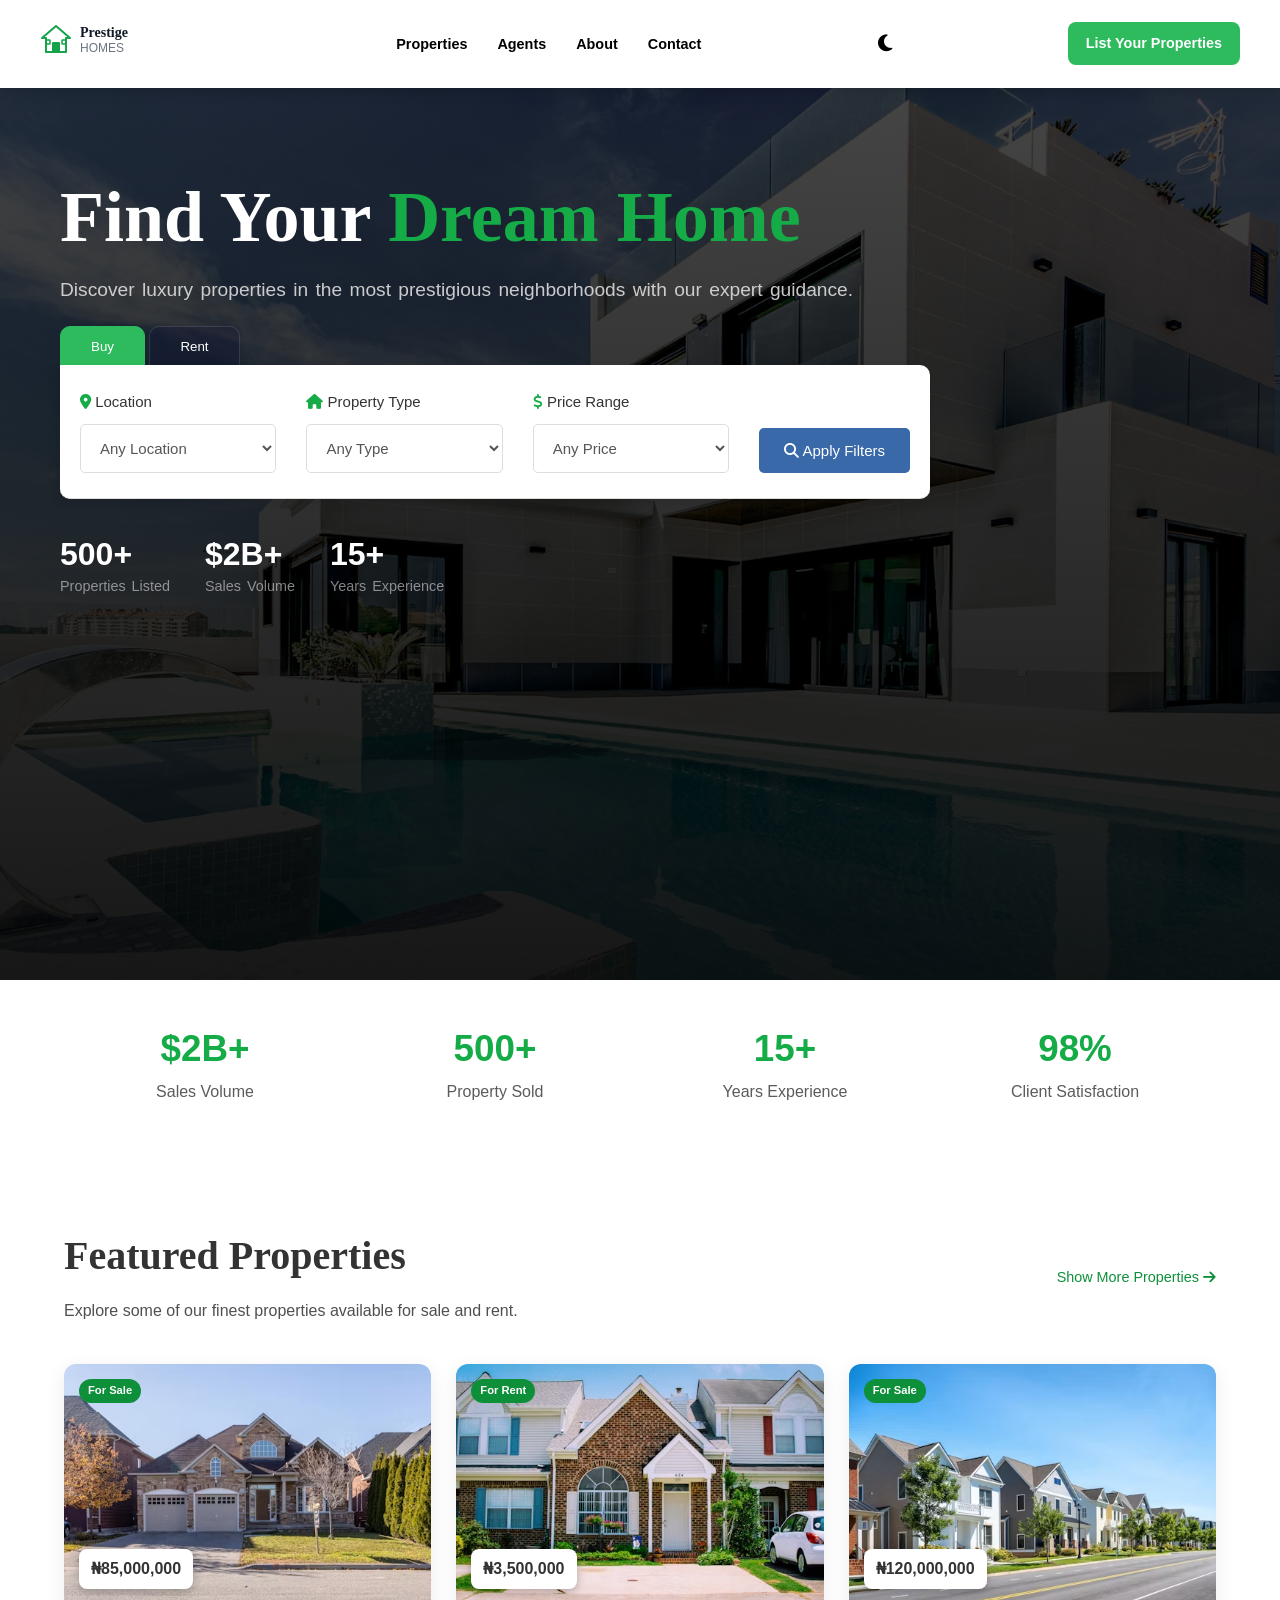
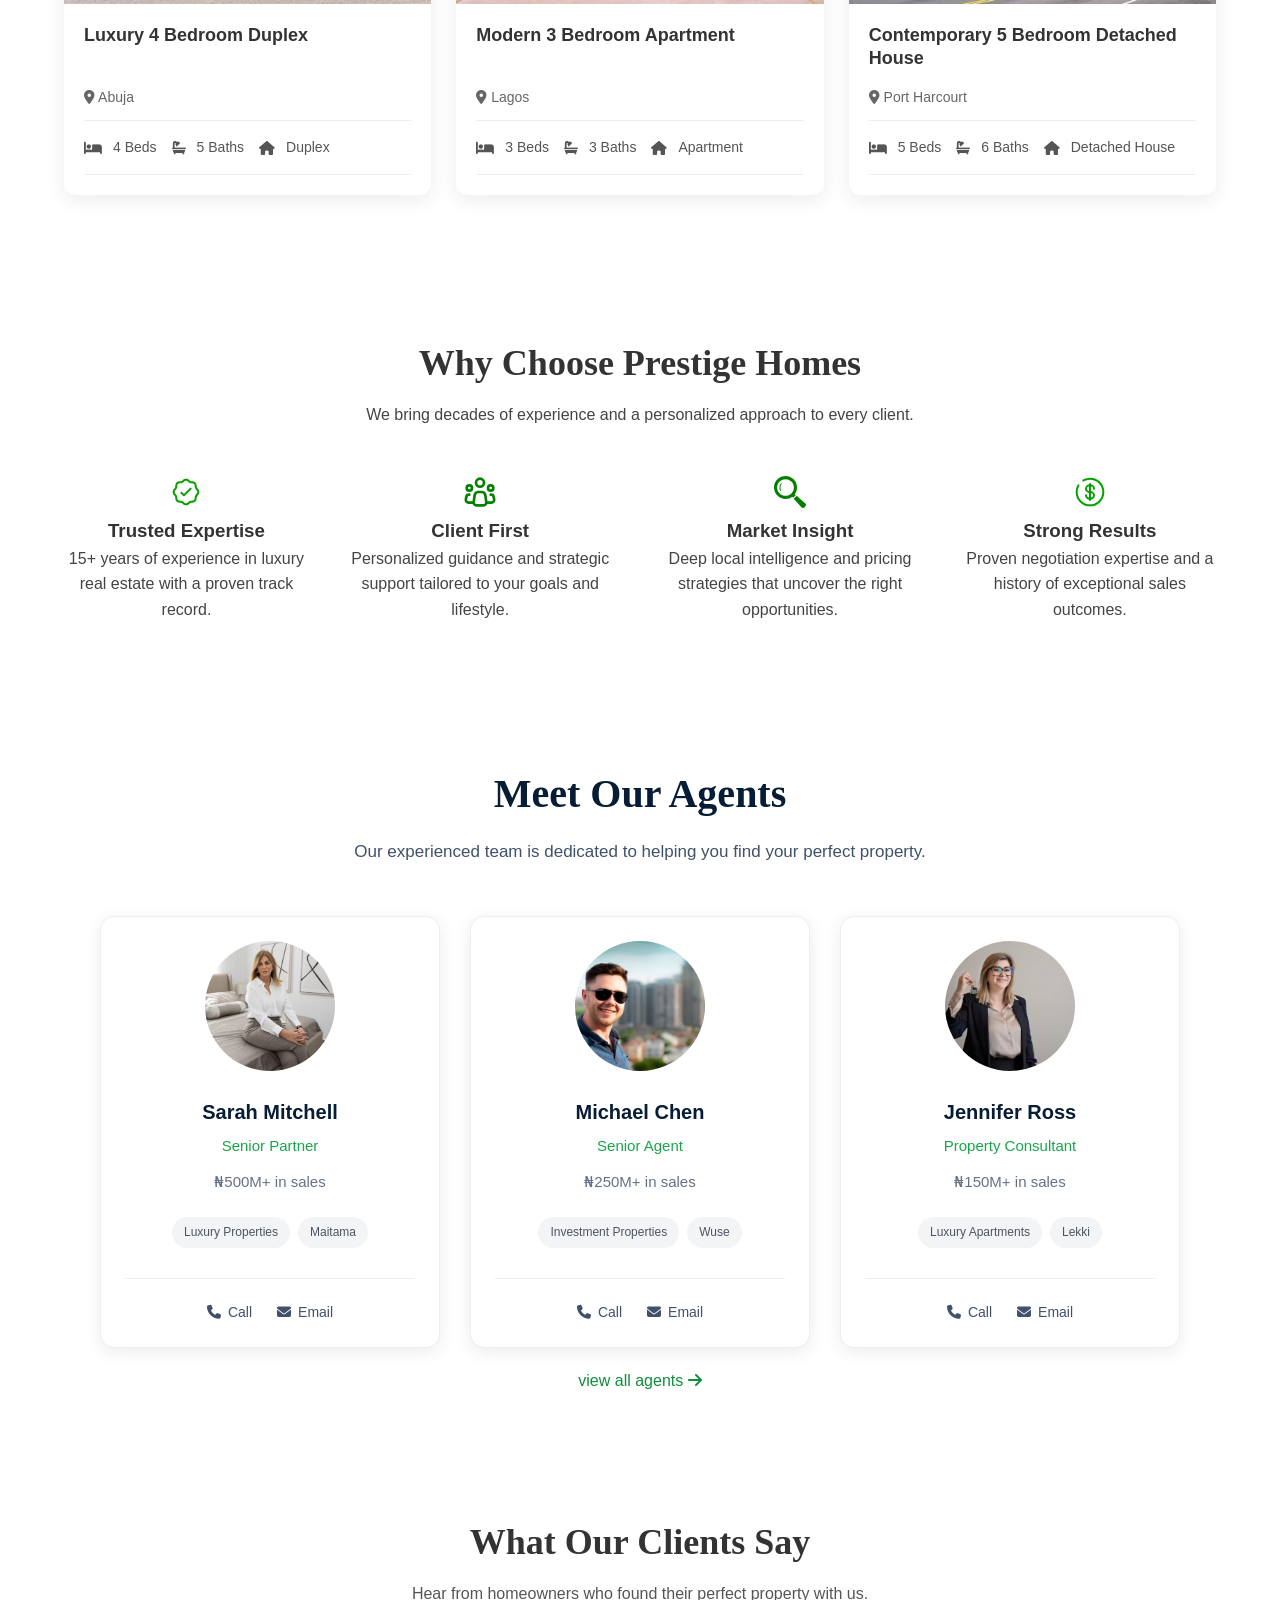
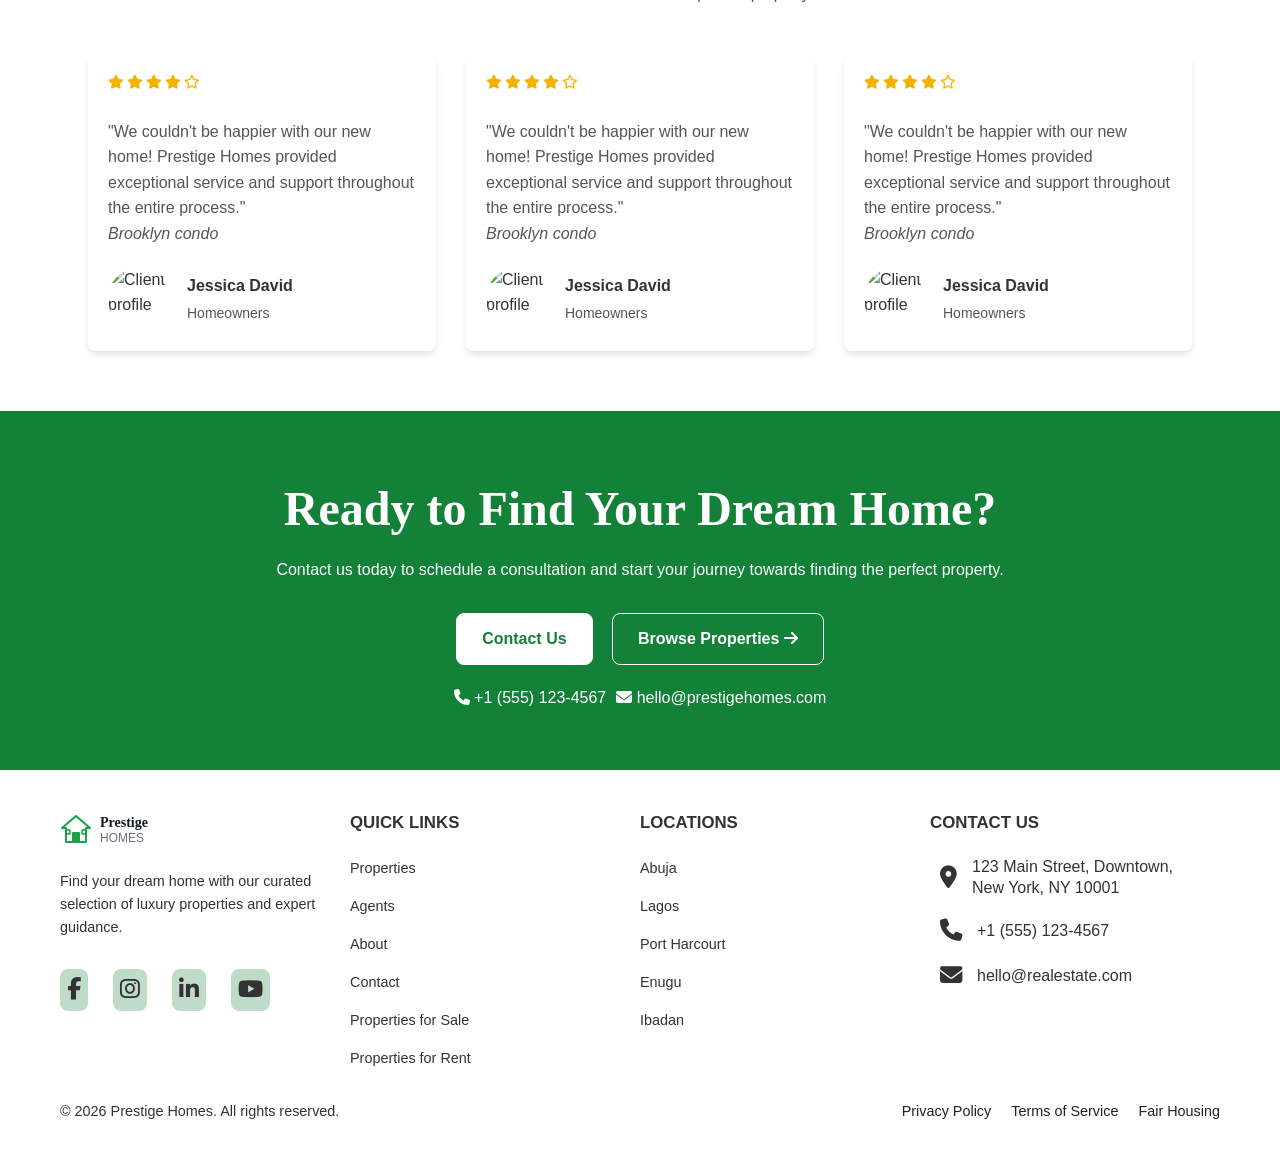
==== index.html @ f42d8de4 "Initial commit" ====
<!doctype html>
<html lang="en">
  <head>
    <meta charset="UTF-8" />
    <meta name="viewport" content="width=device-width, initial-scale=1.0" />
    <meta http-equiv="X-UA-Compatible" content="ie=edge" />
    <link rel="stylesheet" href="styles.css" />
    <link rel="stylesheet" href="https://cdnjs.cloudflare.com/ajax/libs/font-awesome/6.4.0/css/all.min.css" />
  </head>
  <body>
    <nav>
      <a href="index.html" class="logo" aria-label="Home page">
        
        <img 
          id="logo"
          src="img/logo (1).svg" 
          alt="Real Estate Logo" 
          width="120" 
          height="40"
        />
      </a>
      <!-- Hamburger for tablet / mobile -->
      <button id="hamburger" aria-label="Open navigation" aria-expanded="false">
        <i class="fas fa-bars"></i>
      </button>
      <ul>
        <li><a href="properties.html">Properties</a></li>
        <li><a href="agents.html">Agents</a></li>
        <li><a href="about.html">About</a></li>
        <li><a href="contact.html">Contact</a></li>
      </ul>

      <i
        id="theme-toggle"
        class="fas fa-moon"
        role="button"
        aria-label="Toggle theme"
        title="Toggle theme"
      ></i>
      <i
        id="theme-toggle-reverse"
        class="fas fa-lightbulb"
        role="button"
        aria-label="Toggle theme"
        title="Toggle theme"
      ></i>

      <a href="contact.html" id="contact-btn">List Your Properties</a>
    </nav>

    <main>
      <section class="hero">
        <div class="hero-content">
          <h1>Find Your <span class="green-text">Dream Home</span></h1>
          <p>
            Discover luxury properties in the most prestigious neighborhoods with our expert guidance.
          </p>

          <div class="purpose-tabs" aria-label="Property listing type">
            <button type="button" data-purpose="buy" class="purpose-btn active">Buy</button>
            <button type="button" data-purpose="rent" class="purpose-btn">Rent</button>
          </div>

          <div class="filter-container home-filter-container">
            <div class="filter-group home-filter-group">
              <label for="homeLocation"><i class="fa-solid fa-location-dot"></i> Location</label>
              <select name="" id="homeLocation">
                <option value="">Any Location</option>
                <option value="abuja">Abuja</option>
                <option value="lagos">Lagos</option>
                <option value="port harcourt">Port Harcourt</option>
                <option value="enugu">Enugu</option>
                <option value="ibadan">Ibadan</option>
              </select>
            </div>

            <div class="filter-group home-filter-group">
              <label for="homeType"><i class="fa-solid fa-house"></i> Property Type</label>
              <select name="" id="homeType">
                <option value="">Any Type</option>
                <option value="apartment">Apartment</option>
                <option value="penthouse">Penthouse</option>
                <option value="bungalow">Bungalow</option>
                <option value="terrace">Terrace</option>
                <option value="detached house">Detached House</option>
                <option value="mansion">Mansion</option>
                <option value="duplex">Duplex</option>
              </select>
            </div>
            
            <div class="filter-group home-filter-group">
              <label for="homePrice"><i class="fa-solid fa-dollar-sign"></i> Price Range</label>
              <select id="homePrice" name="price-range">
                <option value="">Any Price</option>
                <option value="0-1999999">0 - ₦1,999,999</option>
                <option value="2000000-4999999">₦2,000,000 - ₦4,999,999</option>
                <option value="5000000-24999999">₦5,000,000 - ₦24,999,999</option>
                <option value="25000000-99999999">₦25,000,000 - ₦99,999,999</option>
                <option value="100000000+">₦100,000,000+</option>
              </select>
            </div>

            <!-- <div class="filter-group home-filter-group">
              <label for="bedrooms"><i class="fa-solid fa-bed"></i> Bedrooms</label>
              <select id="bedrooms" name="bedrooms">
                <option value="">Any</option>
                <option value="1">1+</option>
                <option value="2">2+</option>
                <option value="3">3+</option>
                <option value="4">4+</option>
                <option value="5">5+</option>
              </select>
            </div> -->

            <button id="home-filter-btn" class="filter-button">
              <i class="fas fa-search"></i> Apply Filters
            </button>
          </div>

         

          <div class="min-overview">
            <div>
              <h2>500+</h2>
              <p>Properties Listed</p>
            </div>
            <div>
              <h2>$2B+</h2>
              <p>Sales Volume</p>
            </div>
            <div>
              <h2>15+</h2>
              <p>Years Experience</p>
            </div>
          </div>
        </div>
      </section>

      <section class="overview">
        <div class="max-overview">
          <div>
            <h2 class="green-text">$2B+</h2>
            <p>Sales Volume</p>
          </div>
          <div>
            <h2 class="green-text">500+</h2>
            <p>Property Sold</p>
          </div>
          <div>
            <h2 class="green-text">15+</h2>
            <p>Years Experience</p>
          </div>
          <div>
            <h2 class="green-text">98%</h2>
            <p>Client Satisfaction</p>
          </div>
        </div>
      </section>

      <section class="featured-properties">

          <div class="featured-header">

              <div class="minimize-left">
                  <h2>Featured Properties</h2>

                  <p>
                      Explore some of our finest properties available for sale and rent.
                  </p>
              </div>

              <div class="featured-button-container">

                <a
                    href="properties.html?showAll=true"
                    class="show-more-properties"
                >
                    Show More <span class="cut-btn">Properties</span>
                    <i class="fas fa-arrow-right" id="minimize-i"></i>
                </a>

              </div>


          </div>


          <div
              id="featuredPropertiesContainer"
              class="properties-grid"
          ></div>


      </section>

      <div id="property-modal" class="property-modal">

        <div class="modal-content">

          <button
              id="close-modal"
              class="close-modal"
          >
              &times;
          </button>

          <div id="modal-details"></div>

        </div>

      </div>

      <section class="why">
        <h2>Why Choose Prestige Homes</h2>
        <p>
          We bring decades of experience and a personalized approach to every
          client.
        </p>

        <div class="whys">
          <div>
            <img src="img/verified-check.svg" alt="" />
            <h3>Trusted Expertise</h3>
            <p>
              15+ years of experience in luxury real estate with a proven track
              record.
            </p>
          </div>
          <div>
            <img src="img/people-group.svg" alt="" />
            <h3>Client First</h3>
            <p>
              Personalized guidance and strategic support tailored to your goals
              and lifestyle.
            </p>
          </div>
          <div>
            <img src="img/magnifying-glass-8.svg" alt="" />
            <h3>Market Insight</h3>
            <p>
              Deep local intelligence and pricing strategies that uncover the
              right opportunities.
            </p>
          </div>
          <div>
            <img src="img/dollar.svg" alt="" />
            <h3>Strong Results</h3>
            <p>
              Proven negotiation expertise and a history of exceptional sales
              outcomes.
            </p>
          </div>
        </div>
      </section>

      <section class="agents-section agents-sec">

        <div class="agents-header">

            <h1>Meet Our Agents</h1>

            <p>
                Our experienced team is dedicated to helping you find your perfect property.
            </p>

        </div>


        <div
            id="agentsContainer"
            class="agents-grid"
        ></div>

        <div class="view-agents">
          <a href="agents.html">view all agents <i class="fa-solid fa-arrow-right"></i></a>
        </div>
    </section>


      <section class="testimonials">
        <h2>What Our Clients Say</h2>
        <p>
          Hear from homeowners who found their perfect property with us.
        </p>

        <div class="reviews">
          <div class="review-card">
            <div class="rating">
              <i class="fa-solid fa-star"></i>
              <i class="fa-solid fa-star"></i>
              <i class="fa-solid fa-star"></i>
              <i class="fa-solid fa-star"></i>
              <i class="fa-regular fa-star"></i>
            </div>
            <p>
              "We couldn't be happier with our new home! Prestige Homes provided
              exceptional service and support throughout the entire process."
            </p>
            <p class="reviewer-prop-type">Brooklyn condo</p>
            
            <div class="review-profile">
              <img src="imgs/photo-1522071820081-009f0129c71c.jpg" alt="Client profile" />
              <div class="client-info">
                <h4>Jessica David</h4>
                <p>Homeowners</p>
              </div>
            </div>
          </div>

          <div class="review-card">
            <div class="rating">
              <i class="fa-solid fa-star"></i>
              <i class="fa-solid fa-star"></i>
              <i class="fa-solid fa-star"></i>
              <i class="fa-solid fa-star"></i>
              <i class="fa-regular fa-star"></i>
            </div>
            <p>
              "We couldn't be happier with our new home! Prestige Homes provided
              exceptional service and support throughout the entire process."
            </p>
            <p class="reviewer-prop-type">Brooklyn condo</p>
            
            <div class="review-profile">
              <img src="imgs/photo-1494790108377-be9c29b29330.jpg" alt="Client profile" />
              <div class="client-info">
                <h4>Jessica David</h4>
                <p>Homeowners</p>
              </div>
            </div>
          </div>

          <div class="review-card">
            <div class="rating">
              <i class="fa-solid fa-star"></i>
              <i class="fa-solid fa-star"></i>
              <i class="fa-solid fa-star"></i>
              <i class="fa-solid fa-star"></i>
              <i class="fa-regular fa-star"></i>
            </div>
            <p>
              "We couldn't be happier with our new home! Prestige Homes provided
              exceptional service and support throughout the entire process."
            </p>
            <p class="reviewer-prop-type">Brooklyn condo</p>
            
            <div class="review-profile">
              <img src="imgs/photo-1507003211169-0a1dd7228f2d.jpg" alt="Client profile" />
              <div class="client-info">
                <h4>Jessica David</h4>
                <p>Homeowners</p>
              </div>
            </div>
          </div>
        </div>
      </section>

      <section class="cta">
        <h2>Ready to Find Your Dream Home?</h2>
        <p>
          Contact us today to schedule a consultation and start your journey
          towards finding the perfect property.
        </p>
        <div class="cta-buttons">
          <a href="contact.html" class="cta-button">Contact Us</a>
          <a href="properties.html" class="cta-button secondary">Browse Properties <i class="fa-solid fa-arrow-right"></i></a>
        </div>
        <div class="cta-contact">
          <p><i class="fa-solid fa-phone"></i> +1 (555) 123-4567</p>
          <p><i class="fa-solid fa-envelope"></i> hello@prestigehomes.com</p>
        </div>
      </section>
    </main>



    <footer class="foot-section">
      <div class="foot-one">
        <div class="footers">
          <img src="img/logo (1).svg" alt="">
          <p>Find your dream home with our curated selection of luxury properties and expert guidance.</p>
          <div class="social-links">
            <a href="#" aria-label="Facebook"><i class="fa-brands fa-facebook-f"></i></a>
            <a href="#" aria-label="Instagram"><i class="fa-brands fa-instagram"></i></a>
            <a href="#" aria-label="LinkedIn"><i class="fa-brands fa-linkedin-in"></i></a>
            <a href="#" aria-label="YouTube"><i class="fa-brands fa-youtube"></i></a>
          </div>
        </div>
        <div class="footers">
          <h3>QUICK LINKS</h3>
          <ul>
            <li><a href="properties.html">Properties</a></li>
            <li><a href="agents.html">Agents</a></li>
            <li><a href="about.html">About</a></li>
            <li><a href="contact.html">Contact</a></li>
            <li><a href="properties.html#for-sale">Properties for Sale</a></li>
            <li><a href="properties.html#for-rent">Properties for Rent</a></li>
          </ul>
        </div>
        <div class="footers">
          <h3>LOCATIONS</h3>
          <ul>
            <li>Abuja</li>
            <li>Lagos</li>
            <li>Port Harcourt</li>
            <li>Enugu</li>
            <li>Ibadan</li>
          </ul>
        </div>
        <div class="footers">
          <h3>CONTACT US</h3>
          <div class="info-item">
            <div class="info-icon">
              <i class="fa-solid fa-location-dot"></i>
            </div>
            <div class="inner">
              <p>123 Main Street, Downtown, 
                <br>
                New York, NY 10001</p>
            </div>
          </div>

          <div class="info-item">
            <div class="info-icon">
              <i class="fa-solid fa-phone"></i>
            </div>
            <div class="inner">
              <p>+1 (555) 123-4567</p>
            </div>
          </div>

          <div class="info-item">
            <div class="info-icon">
              <i class="fa-solid fa-envelope"></i>
            </div>
            <div class="inner">
              <p>hello@realestate.com</p>
            </div>
          </div>
        </div>
      </div>  
      <div class="foot-two">
        <p>&copy; 2026 Prestige Homes. All rights reserved.</p>

        <div class="footer-links">
            <a href="#">Privacy Policy</a>
            <a href="#">Terms of Service</a>
            <a href="#">Fair Housing</a>
        </div>
        </div>
    </footer>

    <script src="js/properties.js"></script>
    <script src="js/main.js"></script>
    <script src="js/property-modal.js"></script>
    <script src="js/featured-properties.js"></script>
    <script src="js/agents.js"></script>
    
  </body>
</html>
---- styles.css ----
* {
  margin: 0;
  padding: 0;
  box-sizing: border-box;
}

body {
  font-family: 'Arial', sans-serif;
  line-height: 1.6;
  color: #333;
  background-color: #fff;
  padding-top: 80px;
}

a {
	text-decoration: none;
	color: inherit;
}

.dark-theme {
  --bg: #0b0b0d;
  --panel: #0f1315;
  --muted: #9aa6a8;
  --text: #e6eef0;
  --accent: #2dbb5d;
  --border: #222528;

  background: var(--bg);
  color: var(--text);
}

/* Links */
.dark-theme a {
  color: var(--accent);
}

/* Nav / header */
.dark-theme nav {
  background: var(--panel);
  box-shadow: 0 2px 8px rgba(0,0,0,0.6);
}

.dark-theme #logo { filter: brightness(0.95); }

/* Hamburger/icon colors */
.dark-theme nav i,
.dark-theme #hamburger,
.dark-theme #theme-toggle,
.dark-theme #theme-toggle-reverse {
  color: var(--text);
}

/* Buttons */
.dark-theme #contact-btn,
.dark-theme .filter-button,
.dark-theme .view-property-btn,
.dark-theme .schedule-tour-btn,
.dark-theme .show-more-properties {
  background: var(--accent);
  color: #fff;
  border-color: transparent;
}

.dark-theme .featured-properties p {
  color: var(--muted);
}

.dark-theme .featured-button-container a {
  border: none;
}

.dark-theme .why p {
  color: var(--muted);
}

.dark-theme .whys p,
.dark-theme .why-us-section p,
.dark-theme .about-story p,
.dark-theme .about-stat p,
.dark-theme .mission-section p,
.dark-theme .values-section p,
.dark-theme .testimonials p,
.dark-theme .property-search p{
  color: var(--muted);
}

.dark-theme .why-us-section h2,
.dark-theme .about-story h2,
.dark-theme .about-stat h2,
.dark-theme .mission-section h2,
.dark-theme .values-section h2 {
  color: var(--text);
}

.dark-theme .modal-agent {
  background-color: var(--panel);
}

.dark-theme .schedule-tour {
  background-color: var(--panel);
}



/* Form controls */
.dark-theme input,
.dark-theme select,
.dark-theme option,
.dark-theme textarea {
  background: #0f1415;
  color: var(--text);
  border: 1px solid var(--border);
}

.dark-theme .filter-group select {
   background: #0f1415;
  color: var(--text);
}

.dark-theme select option {
  background: #0f1415;
  color: var(--text);
}

.dark-theme input::placeholder,
.dark-theme textarea::placeholder {
  color: #7f8989;
}

/* Property cards, panels, footers, modals */
.dark-theme .property-card,
.dark-theme .agent-card,
.dark-theme .review-card,
.dark-theme .modal-content,
.dark-theme .footer-links,
.dark-theme footer,
.dark-theme .footers {
  background: #0f1315;
  color: var(--text);
  border-color: var(--border);
}

.dark-theme .property-price-badge {
  background: rgba(255,255,255,0.06);
  color: var(--text);
}

/* Borders and separators */
.dark-theme hr,
.dark-theme .property-details,
.dark-theme .filter-container,
.dark-theme .home-filter-container {
  border-color: rgba(255,255,255,0.04);
}

/* Buttons hover / focus */
.dark-theme button:hover,
.dark-theme a:hover,
.dark-theme .filter-button:hover {
  opacity: 0.95;
}

/* Ensure modals stand out */
.dark-theme .property-modal {
  background: rgba(0,0,0,0.8);
}

/* Utility: lighten/darken where needed */
.dark-theme .green-text { color: var(--accent); }

/* High-specificity overrides for components */
.dark-theme .agents-grid .agent-card a,
.dark-theme .view-agents a {
  color: var(--accent);
}

/* Focus states */
.dark-theme input:focus,
.dark-theme select:focus,
.dark-theme textarea:focus,
.dark-theme button:focus {
  outline: 2px solid rgba(45,187,93,0.16);
  outline-offset: 2px;
}

/* Component-specific dark overrides */
.dark-theme .filter-container,
.dark-theme .home-filter-container {
  background: var(--panel);
  color: var(--text);
  border-color: rgba(255,255,255,0.04);
  box-shadow: none;
}

.dark-theme .filter-group label {
  color: var(--muted);
}

.dark-theme .filter-button {
  background: var(--accent);
  color: #fff;
}

.dark-theme .max-overview p {
  color: var(--muted);
}

/* Agents grid / cards */
.dark-theme .agents-grid .agent-card,
.dark-theme .agent-card {
  background: #0f1315;
  border: 1px solid var(--border);
  color: var(--text);
}

.dark-theme .agents-header h1 {
  color: var(--text);
}

.dark-theme .agent-content h2 {
  color: var(--text);
}

.dark-theme .agents-header p {
  color: var(--muted);
}

.dark-theme .agent-actions a {
  color: var(--accent);
}


.dark-theme .agent-tags span {
  background: var(--panel);
  color: var(--text);
  border: 1px solid var(--muted);
} 

/* Show more / Show all buttons */
.dark-theme .show-more-properties,
.dark-theme #showAllBtn,
.dark-theme .result-header button {
  background: transparent;
  color: var(--accent);
  border: 1px solid rgba(255,255,255,0.06);
}

/* About -> mission and stats */
.dark-theme .mission-section,
.dark-theme .about-stats,
.dark-theme .why-us-section,
.dark-theme .max-overview,
.dark-theme .min-overview {
  background: transparent;
  color: var(--text);
}

.dark-theme .about-stat,
.dark-theme .mission-card {
  background: #0f1315;
  border: 1px solid var(--border);
}

/* Contact section full dark styling */
.dark-theme .contact-section,
.dark-theme .contact-left,
.dark-theme .contact-right {
  background: transparent;
  color: var(--text);
}

.dark-theme .contact-right {
  background: #0f1315;
  border: 1px solid var(--border);
  padding: 20px;
}

.dark-theme .contact-right input,
.dark-theme .contact-right textarea,
.dark-theme .contact-right select {
  background: #0b0b0d;
  color: var(--text);
  border: 1px solid var(--border);
}

.dark-theme .send-btn {
  background: var(--accent);
  color: #fff;
}


.dark-theme 

/* Ensure footer links are readable */
.dark-theme footer,
.dark-theme .footers a,
.dark-theme .footer-links a {
  color: var(--muted);
}

li {
	list-style: none;
}

nav {
  position: fixed;
  top: 0;
  left: 0;
  width: 100%;
  z-index: 1000;
  display: flex;
  align-items: center;
  justify-content: space-between;
  background: #fff;
  padding: 20px 40px;
  /* subtle overall shadow + stronger bottom shadow for depth */
  box-shadow: 0 2px 10px rgba(0, 0, 0, 0.09), 0 6px 12px rgba(0, 0, 0, 0.06);
}

#logo {
  height: 40px;
  width: auto;
}

nav ul {
  display: flex;
  list-style: none;
  gap: 30px;
  margin: 0;
  padding: 0;
}

nav ul li a {
  color: #000;
  text-decoration: none;
  font-weight: bold;
  font-size: 0.9rem;
}

#contact-btn {
  background: #2dbb5d;
  color: #fff;
  border: none;
  border-radius: 8px;
  padding: 10px 18px;
  font-weight: 600;
  cursor: pointer;
  font-size: 0.9rem;
}

nav i {
  color: #000;
  font-size: 1.2rem;
}

#theme-toggle-reverse {
  display: none;
}

/* Hamburger button */
#hamburger {
  display: none;
  background: transparent;
  border: none;
  font-size: 1.4rem;
  cursor: pointer;
  color: #000;
}

/* Responsive: tablet */
@media (max-width: 868px) {

  nav {
    padding: 14px 20px;
  }

  /* show hamburger on tablet */
  #hamburger {
    display: inline-block;
    margin-left: 12px;
  }

  /* show logo, hamburger, and contact button; hide menu until opened */
  nav ul {
    display: none;
  }

  #contact-btn {
    display: inline-block;
  }

}

/* Responsive: mobile */
@media (max-width: 580px) {

  /* show only logo + hamburger; hide contact button */
  #contact-btn {
    display: none;
  }

  /* make hamburger slightly larger on phones */
  #hamburger {
    font-size: 1.6rem;
  }

}

/* When nav has .open, show the menu for tablet/mobile */
nav.open ul {
  display: flex;
  flex-direction: column;
  position: absolute;
  top: 70px;
  right: 20px;
  background: #fff;
  padding: 12px;
  border-radius: 8px;
  box-shadow: 0 6px 18px rgba(0,0,0,0.12);
  gap: 12px;
  z-index: 2000;
}

/* make nav items larger when shown in mobile menu */
nav.open ul li a {
  padding: 8px 12px;
  display: block;
}


footer {
  display: flex;
  flex-direction: column;
  padding: 40px 60px 40px 60px;
  font-size: 0.9rem;
}

.foot-one {
 display: grid;
 grid-template-columns: repeat(4, 1fr);
 width: 100%;
} 

.footers {
  display: flex;
  flex-direction: column;
  align-items: start;
  gap: 20px;
}

.footers ul {
  display: flex;
  flex-direction: column;
  gap: 15px;
}


.foot-two {
    display: flex;
    justify-content: space-between;
    align-items: center;
    width: 100%;
    margin-top: 30px;
}

.foot-two p {
    margin: 0;
}

.footer-links {
    display: flex;
    gap: 20px;
}

.footer-links a {
    text-decoration: none;
    color: #222;
}

footer .footers img {
  height: 40px;
  width: auto;
}


@media (max-width: 868px) {

  footer {
  display: flex;
  flex-direction: column;
  padding: 40px 60px 40px 60px;
  font-size: 0.9rem;
}

.foot-one {
 display: grid;
 grid-template-columns: repeat(2, 1fr);
 width: 100%;
 margin-bottom: 10px;
} 

.footers {
  display: flex;
  flex-direction: column;
  align-items: start;
  gap: 40px;
  margin-bottom: 30px;
}

}

@media (max-width: 580px) {
    footer {
  display: flex;
  flex-direction: column;
  padding: 40px 60px 40px 60px;
  font-size: 0.9rem;
}

.foot-one {
 display: grid;
 grid-template-columns: repeat(1, 1fr);
 width: 100%;
 margin-bottom: 10px;
} 

.footers {
  display: flex;
  flex-direction: column;
  align-items: start;
  gap: 40px;
  margin-bottom: 30px;
}

.foot-two {
    display: flex;
    flex-direction: column-reverse;
    align-items: center;
    width: 100%;
    margin-top: 30px;
    gap: 25px;
}

.foot-section p, .foot-section a {
  font-size: 0.85rem;
}

.foot-section h3 {
  font-size: 1rem;
}


}


/* HOME PAGE CSS */
.hero {
  /* darker, with the upper-left lighter and the bottom/right fully dark */
  background-image: linear-gradient(rgba(0, 0, 0, 0.7), rgba(0, 0, 0, 0.9)), url("img/hero.jpg");
  background-size: cover;
  background-position: center;
  background-repeat: no-repeat;
  height: 100vh;
  color: #fff;
  padding: 60px;
}

.hero-content {
  display: flex;
  flex-direction: column;
  align-items: flex-start;
  justify-content: left;
}

.hero-content h1 {
  font-family:'Times New Roman', Times, serif;
  font-weight: bold;
  font-size: 4.5rem;
  margin-top: 20px;
}

.green-text {
  color: #15ac48;
}

.hero-content p {
  word-spacing: 2px;
  font-size: 1.2rem;
  color: #dddddde7;
}

.purpose-tabs {
  margin-top: 20px;
  margin-bottom: -32px;
}


.purpose-btn {
    background: rgba(8, 3, 58, 0.158);
    color: #fff;
    border: 1px solid #dddddd23;
    padding: 12px 30px;
     border-radius: 10px 10px 0 0;
    cursor: pointer;
}

.purpose-btn.active {
    background: #2dbb5d;
    color: white;
    border-color: #2dbb5d;
}

.home-filter-group i {
  color: #15ac48;
}

.min-overview {
  display: flex;
  gap: 35px;
  margin-top: 30px;
}

.min-overview h2 {
  font-size: 2rem;
  font-weight: bold;
  margin-bottom: -5px;
}

.min-overview p {
  color: #f3f4f688;
  margin-top: 0;
  font-size: 0.9rem;
}

.max-overview {
  display: grid;
  grid-template-columns: 1fr 1fr 1fr 1fr;
  align-items: center;
  justify-content: center;
  text-align: center;
  padding: 40px 60px;
}

.max-overview h2 {
  font-size: 2.3rem;
  font-weight: bold;
  margin-bottom: auto;
}

.max-overview p {
  color: #1d1d1db9;
}

/* ==============================
   FEATURED PROPERTIES
================================ */

.featured-properties {
    width: 90%;
    max-width: 1200px;
    margin: 80px auto;
}

.featured-header {
    display: flex;
    justify-content: space-between;
    margin-bottom: 40px;
}

.featured-header h2 {
    font-size: 36px;
    margin-bottom: 10px;
    font-weight: bold;
    font-family: 'Times New Roman', Times, serif;
    font-size: 2.5rem;
}

.featured-header p {
    color: #333333dc;
    margin: 0;
}





/* PROPERTY GRID */

.featured-properties .properties-grid {
    display: grid;
    grid-template-columns: repeat(3, 1fr);
    gap: 25px;
}


/* SHOW MORE BUTTON */

.featured-button-container {
    margin-top: 40px;
}

.show-more-properties {
    border: none;
    background: #fff;
    font-size: 0.9rem;
    color: #0e8f39;
    text-decoration: none;
    transition: background 0.2s ease,
                transform 0.2s ease;
}

.show-more-properties:hover {
    color: #2dbb5d;
    transform: translateY(-2px);
    font-size: 0.95rem;
}


.why {
  text-align: center;
  padding: 60px;
}

.why h2 {
  font-size: 2.5rem;
  font-weight: 600;
  font-size: 36px;
  margin-bottom: 10px;
  font-family: Georgia, 'Times New Roman', Times, serif;
}

.why p {
  color: #444;
}

.whys {
  display: flex;
  align-items: center;
  justify-content: center;
  text-align: center;
  gap : 1.7rem;
}

.whys img {
  filter: invert(27%) sepia(85%) saturate(1633%) hue-rotate(85deg) brightness(97%) contrast(105%);
  height: 2rem;
  width: 4rem;
  margin-top: 3rem;
}


.agents-sec {
    padding: 60px;
}

.testimonials {
  text-align: center;
  padding: 60px;
}

.testimonials h2 {
  font-size: 2.5rem;
  font-weight: bold;
  font-size: 36px;
  margin-bottom: 10px;
  font-family: Georgia, 'Times New Roman', Times, serif;
}

.testimonials p {
  color: #555;
}


.rating {
    color: #f5b301;
    font-size: 14px;
    display: flex;
    gap: 3px;
    margin-bottom: 30px;
}

.reviews {
  display: flex;
  align-items: center;
  justify-content: center;
  gap: 30px;

}

.review-card {
  text-align: start;
  width: 30%;
  box-shadow: #1d1d1d;
  margin-top: 3rem;
  border-radius: 8px;
  padding: 20px;
  box-shadow: 0 4px 6px rgba(0, 0, 0, 0.1); 
}

.review-card p {
  line-height: 1.6;
}

.review-profile {
  display: flex;
  align-items: center;
  gap: 15px;
  margin-top: 20px;
}

.review-card img {
  border-radius: 50%;
  height: 4rem;
  width: 4rem;
}

.reviewer-prop-type {
  font-style: italic;
  color: #2dbb5d;
}

.client-info {
    display: flex;
    flex-direction: column;
    gap: 4px;
}

.client-info h4 {
    margin: 0;
    font-size: 16px;
}

.client-info p {
    margin: 0;
    font-size: 14px;
}

.cta {
  background: #148139;
  color: #fff;
  padding: 60px 20px;
  text-align: center;
}

.cta h2 {
  font-size: 3rem;
  font-weight: bold;
  margin-bottom: 10px;
  font-family: Georgia, 'Times New Roman', Times, serif;
}

.cta-buttons a {
  display: inline-block;
  margin-top: 30px;
  border-radius: 8px;
  border: 1px solid #fff;
  padding: 12px 25px;
  color: #fff;
  font-weight: bold;
}

.cta-buttons a:first-child {
  background: #fff;
  color: #148139;
  margin-right: 15px;
}

.cta-contact {
  display: flex;
  align-items: center;
  justify-content: center;
  margin-top: 20px;
  gap: 10px;
}


.view-agents {
 margin-top: 20px;
 text-align: center;
}

.view-agents a {
  text-decoration: none;
  color: #0e8f39;
}

.view-agents:hover {
  color: #1f8f5f;
}

@media (max-width: 868px) {
  .hero {
    padding: 35px;
  }

  .hero-content h1 {
    font-size: 3.5rem;
    margin-top: 20px;
  }

  .hero-content p {
    word-spacing: 0px;
    font-size: 1rem;
  }

  .min-overview h2 {
    font-size: 1.7rem;
    font-weight: bold;
    margin-bottom: -5px;
  }

  .max-overview {
    display: grid;
    grid-template-columns: 1fr 1fr 1fr 1fr;
    text-align: center;
    padding: 40px 35px;
  }

  .max-overview h2 {
    font-size: 2rem;
    font-weight: bold;
    margin-bottom: auto;
  }

  .featured-properties {
    width: 90%;
    max-width: 1200px;
    margin: 40px auto;
  }

  .featured-header {
    display: flex;
    justify-content: space-between;
    margin-bottom: 40px;
    gap: 30px;
  }

  .featured-header h2 {
    margin-bottom: 10px;
    font-weight: bold;
    font-family: 'Times New Roman', Times, serif;
    font-size: 2rem;
  }

.featured-header p {
    font-size: 1rem;
}

  .featured-button-container {

  }

  .show-more-properties {
    font-size: 0.85rem;
  }

  .why {
    padding: 35px;
  }

  .why h2 {
  font-size: 2rem;
  font-weight: bold;
  margin-bottom: 10px;
  font-family: Georgia, 'Times New Roman', Times, serif;
}

.why p {
  font-size: 1rem;
}

  .whys {
    gap : 1.8rem;
  }

    .whys img {
      height: 1.7rem;
       width: 3.3rem;
    }

  .whys h3 {
    font-size: 1rem;
  }  

  .whys p {
    font-size: 0.85rem;
  }

  .agents-sec {
    padding: 35px;
  }

  .testimonials {
    padding: 35px;
  }

  .testimonials h2 {
    font-size: 2rem;
  }

  .testimonials p {
    font-size: 1rem;
  }

.review-card p {
  line-height: 1.5;
  font-size: 0.8rem;
}

.review-profile {
  display: flex;
  align-items: center;
  gap: 15px;
  margin-top: 20px;
}

.review-card img {
  height: 3rem;
  width: 3rem;
}

.client-info h4 {
    font-size: 14px;
}

.client-info p {
    font-size: 0.85rem;
}

.cta {
  padding: 35px 20px;
}

.cta h2 {
  font-size: 2rem;
}

.cta-buttons a {
  padding: 9px 20px;
  font-size: 0.85rem;
}

.featured-properties .properties-grid {
    display: grid;
    grid-template-columns: repeat(2, 1fr);
}

}

@media (max-width: 680px) {
  .hero-content {
    padding-left: 25px;
  }

  .hero-content h1{
    line-height: 1;
  }

  .max-overview {
    display: grid;
    grid-template-columns: repeat(2, 1fr);
    text-align: center;
    padding: 40px 30px;
    row-gap: 20px;
  }

    .whys {
    display: flex;
    flex-direction: column;
    row-gap : 0.3rem;
  }

  .whys div {
    width: 90%;
    padding: 0 60px;
  }

  .reviews {
    display: flex;
    flex-direction: column;
    margin-top: 1rem;
  }

  .review-card {
    width: 90%;
  }

  .featured-header,
  .properties-grid {
    width: 90%;
    margin: 0 auto;
  }
}



@media (max-width: 580px) {
  .hero {
    padding: 30px;
  }

  .hero-content h1 {
    font-size: 2.2rem;
    margin-top: 20px;
    line-height: 2;
  }

  .hero-content p {
    word-spacing: 0px;
    font-size: 0.9rem;
  }

  .min-overview h2 {
    font-size: 1.5rem;
    font-weight: bold;
    margin-bottom: -5px;
  }

  .max-overview {
    display: grid;
    grid-template-columns: repeat(2, 1fr);
    text-align: center;
    padding: 40px 30px;
    row-gap: 20px;
  }

  .max-overview h2 {
    font-size: 1.5rem;
    font-weight: bold;
    margin-bottom: auto;
  }

  .max-overview p {
    font-size: 0.9rem;
  }

  .featured-properties {
    width: 90%;
    max-width: 1200px;
    margin: 40px auto;
  }

  .featured-header {
    display: flex;
    justify-content: space-between;
    margin-bottom: 40px;
    gap: 30px;
  }

  .featured-header h2 {
    font-size: 1.5rem;
  }

.featured-header p {
    font-size: 0.9rem;
}

  .show-more-properties {
    font-size: 0.85rem;
  }

  .why {
    padding: 30px;
  }

  .why h2 {
  font-size: 1.5rem;
  font-weight: bold;
  margin-bottom: 10px;
  font-family: Georgia, 'Times New Roman', Times, serif;
}

.why p {
  font-size: 0.9rem;
}

  .whys {
    display: flex;
    flex-direction: column;
    row-gap : 0.3rem;
  }

    .whys img {
      height: 1.7rem;
       width: 3.3rem;
    }

  .whys h3 {
    font-size: 1rem;
  }  

  .whys p {
    font-size: 0.85rem;
    padding: 0 45px;
  }

  .agents-sec {
    padding: 30px;
  }

  .testimonials {
    padding: 30px;
  }

  .testimonials h2 {
    font-size: 1.5rem;
  }

  .testimonials p {
    font-size: 0.9rem;
  }

  .reviews {
    display: flex;
    flex-direction: column;
    margin-top: 1rem;
  }

  .review-card {
    width: 100%;
    margin-top: 0;
  }

.review-card p {
  line-height: 1.5;
  font-size: 0.8rem;
}

.review-profile {
  display: flex;
  align-items: center;
  gap: 15px;
  margin-top: 20px;
}

.review-card img {
  height: 3rem;
  width: 3rem;
}

.client-info h4 {
    font-size: 14px;
}

.client-info p {
    font-size: 0.85rem;
}

.cta {
  padding: 35px 30px;
}

.cta h2 {
  font-size: 1.5rem;
}

.cta p {
  font-size: 0.9rem;
}

.cta-buttons a {
  padding: 7px 16px;
  font-size: 0.85rem;
}

.featured-properties {
  padding: 35px;
}

.featured-properties .properties-grid {
    display: grid;
    grid-template-columns: 1fr;
}

.featured-properties p {
  font-size: 0.9rem;
}

}






/* PROPERTIES PAGE CSS */
.property-search {
  width: 100%;
  padding: 40px 60px;
}

.property-search h1 {
  font-weight: bold;
  font-family: 'Times New Roman', Times, serif;
  font-size: 2.5rem;
}

.property-search p {
  color: #333333dc;
}

.property-purpose {
    background: rgba(8, 3, 58, 0.158);
    color: #222;
    border: 1px solid #ddd;
    padding: 12px 30px;
     border-radius: 10px 10px 0 0;
    cursor: pointer;
    box-shadow: -4px 0 8px rgba(0, 0, 0, 0.2);
}

.property-purpose.active {
    background: #2dbb5d;
    color: white;
    border-color: #2dbb5d;
}

.filter-container {
  display: flex;
  align-items: flex-end;
  justify-content: center;
  gap: 30px;
  width: 100%;
  padding: 30px 20px;
  margin-top: 30px;
  border-bottom: 1px solid #ddd;
  box-shadow: -4px 4px 8px rgba(0, 0, 0, 0.2);
}

.home-filter-container {
  display: flex;
  align-items: flex-end;
  justify-content: center;
  gap: 30px;
  width: 75%;
  padding: 25px 20px;
  background-color: #fff;
  border-radius: 0 10px 10px 10px;
  box-shadow: -4px 4px 8px rgba(0, 0, 0, 0.1);
}



.filter-group {
  flex: 1;
  display: flex;
  flex-direction: column;
  gap: 10px;
}

.filter-group label {
  font-size: 15px;
  font-weight: 500;
  color: #333;
}

.filter-group select {
  width: 100%;
  padding: 14px 15px;
  border: 1px solid #ddd;
  border-radius: 5px;
  background: #fff;
  font-size: 15px;
  color: #555;
  outline: none;
  cursor: pointer;
}

.filter-group select:focus {
  border-color: #2e9f70;
}

.filter-button {
  padding: 14px 25px;
  border: none;
  border-radius: 5px;
  background: #3969a8;
  color: #fff;
  font-size: 15px;
  font-weight: 500;
  cursor: pointer;
  white-space: nowrap;
}

.filter-button:hover {
  background: #2d5b8f;
}


/* ==========================================
   PROPERTY CARDS
========================================== */

.property-card {
   display: flex;
  flex-direction: column;
  height: 100%;
  background: #fff;
  border-radius: 12px;
  overflow: hidden;
  box-shadow: 0 5px 20px rgba(0, 0, 0, 0.08);
  cursor: pointer;
  transition: transform 0.2s ease, box-shadow 0.2s ease;
}

.property-card:hover {
    transform: translateY(-5px);
    box-shadow: 0 10px 30px rgba(0, 0, 0, 0.12);
}



/* ==========================================
   PROPERTY IMAGE
========================================== */

.property-image {
    width: 100%;
    height: 240px;
    overflow: hidden;
    position: relative;
    flex-shrink: 0;
}

.property-image img {
    width: 100%;
    height: 100%;
    display: block;
    object-fit: cover;
    object-position: center;
    transition: transform 0.4s ease;
}

.property-purpose-badge {
    position: absolute;
    top: 15px;
    left: 15px;

    background: #0e8f39;
    color: white;

    padding: 3px 9px;

    border-radius: 15px;

    font-size: 0.7rem;
    font-weight: 600;

    z-index: 2;
}


/* PRICE */

.property-price-badge {
    position: absolute;
    bottom: 15px;
    left: 15px;

    background: #fff;
    color: #333;

    padding: 7px 12px;

    border-radius: 8px;

    font-size: 16px;
    font-weight: 700;

    z-index: 2;

    box-shadow: 0 3px 10px rgba(0, 0, 0, 0.25);
}


/* Zoom image slightly when card is hovered */

.property-card:hover .property-image img {
    transform: scale(1.05);
}


/* ==========================================
   PROPERTY INFORMATION
========================================== */

.property-info {
  display: flex;
  flex-direction: column;
  flex: 1;
  padding: 20px;
}

.property-info h3 {
    margin: 0 0 10px;
    min-height: 52px;
    font-size: 18px;
    line-height: 1.3;
}

.property-location {
    margin: 0 0 12px;
    color: #666;
    font-size: 14px;
}

.property-details {
    display: flex;
    flex-wrap: wrap;
    gap: 15px;

    padding: 15px 0;

    border-top: 1px solid #eee;
}

.property-details span {
    display: flex;
    align-items: center;
    gap: 6px;
}



.property-listings {
  padding: 60px;
}

.result-header {
  display: flex;
  justify-content: space-between;
}

.result-header button {
  border: 1px solid #33333394;
  background: #fff;
  font-size: 0.9rem;
  padding: 10px 13px;
  border-radius: 7px;
}




/* ==========================================
   PROPERTY DETAILS
========================================== */

.property-details {
    display: flex;
    flex-wrap: wrap;
    gap: 15px;
    padding: 15px 0;
    border-top: 1px solid #eee;
    border-bottom: 1px solid #eee;
}

.property-details span {
    font-size: 14px;
    color: #555;
}

.property-details i {
    margin-right: 5px;
    /* color: #2dbb5d; */
}


/* ==========================================
   VIEW DETAILS BUTTON
========================================== */

.view-property-btn {
    width: 100%;
    margin-top: 18px;
    padding: 12px 18px;
    border: none;
    border-radius: 6px;
    background: #2dbb5d;
    color: white;
    font-size: 15px;
    font-weight: 600;
    cursor: pointer;
    transition: background 0.3s ease;
}

.view-property-btn:hover {
    background: #1f8f5f;
}

/* ==========================================
   PROPERTY GRID
========================================== */

.properties-grid {
    display: grid;
    grid-template-columns: repeat(3, 1fr);
    gap: 25px;
    align-items: stretch;
    margin-top: 20px;
}


/* ==========================================
   PROPERTY CARD
========================================== */

.property-card {
    display: flex;
    flex-direction: column;
    height: 100%;
    background: #fff;
    border-radius: 12px;
    overflow: hidden;
    box-shadow: 0 5px 20px rgba(0, 0, 0, 0.08);
}


/* ==========================================
   IMAGE
========================================== */

.property-image {
    width: 100%;
    height: 240px;
    flex-shrink: 0;
    overflow: hidden;
}

.property-image img {
    width: 100%;
    height: 100%;
    display: block;
    object-fit: cover;
    object-position: center;
}


/* ==========================================
   PROPERTY INFO
========================================== */

.property-info {
    display: flex;
    flex-direction: column;
    flex: 1;
    padding: 20px;
}

.property-info h3 {
    min-height: 52px;
    margin: 0 0 10px;
    line-height: 1.3;
}

.property-location {
    min-height: 20px;
    margin: 0 0 12px;
}

.property-price {
    min-height: 28px;
    margin: 0 0 15px;
}


/* ==========================================
   PROPERTY DETAILS
========================================== */

.property-details {
    display: flex;
    flex-wrap: wrap;
    gap: 15px;

    min-height: 50px;

    padding: 15px 0;
    border-top: 1px solid #eee;
    border-bottom: 1px solid #eee;
}


/* ==========================================
   BUTTON
========================================== */

.view-property-btn {
    width: 100%;
    margin-top: auto;
    padding: 12px 18px;

    border: none;
    border-radius: 6px;

    background: #2dbb5d;
    color: white;

    font-size: 15px;
    font-weight: 600;

    cursor: pointer;
}

/* ==========================================
   PROPERTY MODAL
========================================== */

.property-modal {
    display: none;
    position: fixed;
    inset: 0;
    z-index: 9999;

    background: rgba(0, 0, 0, 0.7);

    padding: 40px 20px;

    align-items: center;
    justify-content: center;

    overflow: hidden;
}


/* Modal Box */
.modal-content {
    position: relative;

    width: 100%;
    max-width: 700px;

    max-height: 90vh;

    background: #fff;

    border-radius: 12px;

    padding: 25px;

    /* Only the modal content scrolls */
    overflow-y: auto;
}

body.modal-open {
    overflow: hidden;
}

/* Close Button */

.close-modal {
    position: absolute;

    top: 15px;
    right: 15px;

    width: 40px;
    height: 40px;

    border: none;
    border-radius: 50%;

    background: #2dbb5d;
    color: white;

    font-size: 25px;

    cursor: pointer;

    z-index: 10;
}

.close-modal:hover {
    background: #1f8f5f;
}


/* ================================
   PROPERTY IMAGE
================================ */

.modal-property-image {
    width: 100%;
    height: 450px;

    overflow: hidden;

    border-radius: 10px;

    margin-bottom: 20px;
}

.modal-property-image img {
    width: 100%;
    height: 100%;

    display: block;

    object-fit: cover;
}


/* ================================
   PROPERTY INFORMATION
================================ */

.modal-property-info h2 {
    margin-bottom: 10px;
}

.modal-property-info h3 {
    color: #2dbb5d;
    font-size: 24px;

    margin: 15px 0;
}

.modal-property-info p {
    margin: 8px 0;
}

.modal-property-info ul {
    padding-left: 20px;
}

.modal-property-info li {
    margin-bottom: 6px;
}



@media (max-width: 868px) {
  .property-search {
    padding: 40px 35px;
  }

  .property-search h1 {
  font-size: 2rem;
}

.property-search p {
  font-size: 0.95rem;
}

.filter-container {
  width: 100%;
  display: grid;
  grid-template-columns: repeat(2, 1fr);
}

.home-filter-container {
  width: 75%;
 
}

.filter-group {
  flex: none;
}

.filter-group label {
  font-size: 14px;
}

.filter-group select {
  padding: 12px;
  font-size: 12px;
}

.property-listings {
  padding: 40 60px;
}

.filter-button {
  padding: 12px 22px;
  font-size: 12px;
}

.properties-grid {
    display: grid;
    grid-template-columns: repeat(2, 1fr);
}

.modal-property-image {
    height: 380px;
}

@media (max-width: 780px) {
  .cut-btn {
    display: none;
  }

  .featured-header .minimize-left {
    max-width: 70%;
  }

  .featured-header #minimize-i {
    display: none;
  }
}  



}

@media (max-width: 580px) {
  .properties-grid {
    display: grid;
    grid-template-columns: 1fr;
}

.property-image {
    height: 200px;
}

.property-info h3 {
    line-height: 1;
    margin: 0px;
}

.property-location {
    margin: 0 0 5px;
}

.property-price {
    margin: 0 0 5px;
}

.modal-property-image {
    height: 300px;
}


.modal-property-info h2 {
    font-size: 1.5rem;
}

.modal-property-info h3 {
    font-size: 1rem;
}

.modal-property-info p {
    font-size: 0.9;
}

.modal-property-info li {
  font-size: 0.9rem;
}

.modal-agent-image {
    width: 70px;
    height: 70px;
}

.modal-agent-info h4 {
    font-size: 16px;
}

.modal-agent-info p {
    font-size: 0.9rem;
}

.modal-agent-info a {
    font-size: 0.9rem;
}

}





/* ================================
   AGENT
================================ */

.modal-agent {
    display: flex;

    align-items: center;

    gap: 20px;

    margin-top: 25px;

    padding: 20px;

    background: #f5f5f5;

    border-radius: 10px;
}

.modal-agent-image {
    width: 90px;
    height: 90px;

    border-radius: 50%;

    object-fit: cover;

    flex-shrink: 0;
}

.modal-agent-info {
    flex: 1;
}

.modal-agent-info h4 {
    margin: 0 0 10px;

    font-size: 18px;
}

.modal-agent-info p {
    margin: 6px 0;
}

.modal-agent-info a {
    color: #2dbb5d;

    text-decoration: none;
}

.modal-agent-info a:hover {
    text-decoration: underline;
}


/* ================================
   SCHEDULE TOUR
================================ */

.schedule-tour {
    margin-top: 30px;

    padding: 25px;

    background: #f7f7f7;

    border-radius: 12px;
}

.schedule-tour h3 {
    margin-top: 0;

    margin-bottom: 20px;
}


/* Form Groups */

.tour-form-group {
    display: flex;

    flex-direction: column;

    margin-bottom: 15px;
}

.tour-form-group label {
    margin-bottom: 7px;

    font-weight: 600;
}

.tour-form-group input,
.tour-form-group textarea {
    width: 100%;

    padding: 12px;

    border: 1px solid #ddd;

    border-radius: 6px;

    font-family: inherit;

    font-size: 14px;

    box-sizing: border-box;
}

.tour-form-group textarea {
    resize: vertical;
}


/* Date + Time */

.tour-form-row {
    display: grid;

    grid-template-columns: 1fr 1fr;

    gap: 15px;
}


/* Schedule Button */

.schedule-tour-btn {
    width: 100%;

    padding: 13px;

    border: none;

    border-radius: 6px;

    background: #2dbb5d;

    color: white;

    font-size: 15px;

    font-weight: 600;

    cursor: pointer;
}

.schedule-tour-btn:hover {
    background: #1f8f5f;
}


/* 
.property-modal {
    display: none;
    position: fixed;
    inset: 0;
    z-index: 9999;

    background: rgba(0, 0, 0, 0.7);

    padding: 40px 20px;

    align-items: center;
    justify-content: center;

    overflow-y: auto;
}

.modal-content {
    position: relative;

    width: 100%;
    max-width: 700px;

    max-height: 90vh;
    overflow-y: auto;

    background: #fff;
    border-radius: 12px;

    padding: 25px;
}

.close-modal {
    position: absolute;
    top: 15px;
    right: 15px;

    width: 40px;
    height: 40px;

    border: none;
    border-radius: 50%;

    background: #2dbb5d;
    color: white;

    font-size: 25px;
    cursor: pointer;

    z-index: 10;
}

.modal-property-image {
    width: 100%;
    height: 400px;

    overflow: hidden;
    border-radius: 10px;

    margin-bottom: 20px;
}

.modal-property-image img {
    width: 100%;
    height: 100%;

    display: block;

    object-fit: cover;
}




/* CONTACT PAGE CSS */
.contact-section {
  display: flex;
  align-items: center;
  justify-content: space-between;
  gap: 40px;
  padding: 60px;
  background: #fff;
}

.contact-left,
.contact-right {
  width: 50%;
  display: flex;
  flex-direction: column;
  justify-content: flex-start;
  border-radius: 14px;
}

.contact-left {
  padding-bottom: 8rem;
}

.contact-left h1 {
  font-weight: bold;
  font-family: 'Times New Roman', Times, serif;
  font-size: 2.5rem;
  margin-bottom: 15px;
}

.contact-left p {
  color: #333;
  margin-bottom: 20px;
}

.contact-info,
.contact-form {
  display: flex;
  flex-direction: column;
  gap: 18px;
}

.contact-right {
  background-color: #ada5a52d;
  padding: 20px;
}

.contact-right .form-group {
  display: flex;
  flex-direction: column;
  gap: 8px;
}

.contact-right input,
.contact-right textarea,
.contact-right button,
.form-group select {
  width: 100%;
  border-radius: 10px;
  border: 1px solid #ddd;
  padding: 12px 14px;
  font-size: 1rem;
  box-sizing: border-box;
  margin-bottom: 10px;
}

.contact-right textarea {
  min-height: 120px;
  resize: vertical;
}

.contact-right button {
  background: #2dbb5d;
  color: #fff;
  border: none;
  font-weight: 600;
  cursor: pointer;
}

.contact-right .form-group label {
  font-size: 0.9rem;
}

.info-item {
  display: flex;
  align-items: center;
  gap: 15px;
  font-size: 1rem;
  margin-left: 10px;
  line-height: 1.3;
}

.info-item h3 {
  font-size: 1rem;
  font-weight: bold;
  margin-bottom: 6px;
}

.info-item .info-icon i {
  font-size: 1.4rem;
}

.social-links {
  display: flex;
  gap: 25px;
  margin-top: 10px;
}

.social-links a {
  font-size: 1.4rem;
  background: #5ba57463;
  padding: 3px 7px;
  border-radius: 8px;
}


@media (max-width: 868px) {

  .contact-section {
    gap: 20px;
  }

  .contact-left h1 {
  font-size: 2rem;
}

.contact-left p {
  font-size: 0.9rem;
}

.contact-right input,
.contact-right textarea,
.contact-right button,
.form-group select {
  padding: 11px 12px;
  font-size: 0.9rem;
}

.info-item {
  font-size: 0.9rem;
}

.info-item .info-icon i {
  font-size: 1.1rem;
}

.social-links a {
  font-size: 1.2rem;
}

.map-container {
  padding: 40px 60px;
  margin-bottom: 20px;
}

}

@media (max-width: 580px) {

  .contact-section {
    display: flex;
    flex-direction: column;
  }

  .contact-left {
  padding-bottom: 2rem;
}


  .contact-left,
.contact-right {
  width: 100%;
}

  .contact-left h1 {
  font-size: 1.5rem;
}

.contact-left p {
  font-size: 0.9rem;
}

.contact-right input,
.contact-right textarea,
.contact-right button,
.form-group select {
  padding: 11px 12px;
  font-size: 0.9rem;
}

.info-item {
  font-size: 0.9rem;
}

.info-item .info-icon i {
  font-size: 1.1rem;
}

.social-links a {
  font-size: 1.1rem;
}

.map-container {
  padding: 30px 60px;
  margin-bottom: 10px;
}
}



.map-container {
  padding: 60px;
  margin-bottom: 40px;
}


 /* =========================================
   AGENTS.HTML
========================================= */

.agents-section {
    width: 100%;
    max-width: 1200px;
    margin: 20px auto 0;
    padding: 60px;
}

/* =========================================
   HEADER
========================================= */

.agents-header {
    text-align: center;
    margin-bottom: 50px;
}

.agents-header h1 {
    margin: 0 0 12px;

    font-family: Georgia, "Times New Roman", serif;

    font-size: 40px;
    font-weight: 700;

    color: #071d35;
}

.agents-header p {
    margin: 0;

    font-size: 17px;
    color: #40516a;
}


/* =========================================
   AGENTS GRID
========================================= */

.agents-grid {
    display: grid;

    grid-template-columns:
        repeat(3, 1fr);

    gap: 30px;
}


/* =========================================
   AGENT CARD
========================================= */

.agent-card {
    background: #ffffff;

    border-radius: 14px;

    padding: 24px;

    text-align: center;

    border: 1px solid #eeeeee;

    box-shadow:
        0 4px 18px rgba(0, 0, 0, 0.08);

    transition:
        transform 0.25s ease,
        box-shadow 0.25s ease;
}


.agent-card:hover {
    transform: translateY(-5px);

    box-shadow:
        0 10px 25px rgba(0, 0, 0, 0.12);
}


/* =========================================
   AGENT IMAGE
========================================= */

.agent-image-container {
    width: 130px;
    height: 130px;

    margin: 0 auto 25px;

    border-radius: 50%;

    overflow: hidden;
}


.agent-image {
    width: 100%;
    height: 100%;

    display: block;

    object-fit: cover;
}


/* =========================================
   AGENT NAME
========================================= */

.agent-content h2 {
    margin: 0 0 6px;

    font-size: 20px;
    font-weight: 700;

    color: #071d35;
}


/* =========================================
   AGENT ROLE
========================================= */

.agent-role {
    margin: 0 0 12px;

    color: #18a64a;

    font-size: 15px;
}


/* =========================================
   SALES
========================================= */

.agent-sales {
    margin: 0 0 18px;

    color: #667085;

    font-size: 15px;
}


/* =========================================
   TAGS
========================================= */

.agent-tags {
    display: flex;

    justify-content: center;
    align-items: center;

    flex-wrap: wrap;

    gap: 8px;

    min-height: 42px;

    margin-bottom: 24px;
}


.agent-tags span {
    background: #f3f4f6;

    color: #4b5563;

    padding: 6px 12px;

    border-radius: 20px;

    font-size: 12px;
}


/* =========================================
   CALL / EMAIL
========================================= */

.agent-actions {
    border-top: 1px solid #eeeeee;

    padding-top: 22px;

    display: flex;

    justify-content: center;

    gap: 25px;
}


.agent-actions a {
    display: flex;

    align-items: center;

    gap: 7px;

    color: #40516a;

    text-decoration: none;

    font-size: 14px;

    transition: color 0.2s ease;
}


.agent-actions a:hover {
    color: #18a64a;
}


.agent-actions i {
    font-size: 14px;
}


@media (max-width: 868px) {

  .agents-header h1 {
    font-size: 2rem;
  }

  .agents-header p {
    font-size: 0.9rem;
  }

    .agents-grid {
        grid-template-columns: repeat(2, 1fr);
    }

    .agent-image-container {
    width: 100px;
    height: 100px;
}

.agent-content h2 {
    font-size: 18px;
    margin: 0 0 4px;
}

.agent-role {
    margin: 0 0 10px;
    font-size: 14px;
}


/* =========================================
   SALES
========================================= */

.agent-sales {
  font-size: 14px;
}

.agent-tags {
    margin-bottom: 10px;
}

.agent-tags span {
    font-size: 12px;
}

}



@media (max-width: 580px) {
  
    .agents-grid {
        grid-template-columns: 1fr;
    }

}


/* =========================================
   ABOUT PAGE
========================================= */


/* =========================================
   ABOUT HERO
========================================= */

.about-hero {
    min-height: 480px;
    margin-top: 0px;

    display: flex;
    align-items: center;
    justify-content: center;

    text-align: center;

    padding: 80px 20px;

    background:
        linear-gradient(
            rgba(2, 10, 20, 0.85),
            rgba(2, 10, 20, 0.85)
        ),
        url("img/hero.jpg");

    background-size: cover;
    background-position: center;
}


.about-hero-content {
    width: 90%;
    max-width: 850px;
}


.about-label,
.section-label {
    display: inline-block;

    margin-bottom: 15px;

    color: #18a64a;

    font-size: 14px;
    font-weight: 700;

    letter-spacing: 2px;
}


.about-hero h1 {
    margin: 0 0 20px;

    color: #ffffff;

    font-family: Georgia, "Times New Roman", serif;

    font-size: 55px;
    line-height: 1.15;
}


.about-hero h1 span {
    color: #2dbb5d;
}


.about-hero p {
    max-width: 700px;

    margin: 0 auto;

    color: #eeeeee;

    font-size: 18px;
    line-height: 1.8;
}


/* =========================================
   OUR STORY
========================================= */

.about-story {
    width: 90%;
    max-width: 1200px;

    margin: 100px auto;

    display: grid;

    grid-template-columns: 1fr 1fr;

    gap: 70px;

    align-items: center;
}


.about-story-image {
    height: 500px;

    overflow: hidden;

    border-radius: 15px;
}


.about-story-image img {
    width: 100%;
    height: 100%;

    display: block;

    object-fit: cover;
}


.about-story-content h2 {
    margin: 0 0 20px;

    color: #071d35;

    font-family: Georgia, "Times New Roman", serif;

    font-size: 2.3rem;
}


.about-story-content h2 span {
    color: #18a64a;
}


.about-story-content p {
    margin-bottom: 18px;

    color: #667085;

    font-size: 16px;

    line-height: 1.8;
}


/* =========================================
   STATS
========================================= */

.about-stats {
    width: 90%;
    max-width: 1200px;

    margin: 0 auto 60px;

    display: grid;

    grid-template-columns:
        repeat(4, 1fr);

    gap: 25px;
}


.about-stat {
    padding: 35px 20px;

    text-align: center;

    background: #f7f9f8;

    border-radius: 12px;
}


.about-stat i {
    margin-bottom: 15px;

    color: #18a64a;

    font-size: 22px;
}


.about-stat h3 {
    margin: 0 0 8px;

    color: #071d35;

    font-family: Georgia, "Times New Roman", serif;

    font-size: 25px;
}


.about-stat p {
    margin: 0;

    color: #667085;

    font-size: 14px;
}


/* =========================================
   MISSION
========================================= */

.mission-section {
    padding: 60px;

    background: #f7f9f8;

    text-align: center;
}


.mission-header {
    max-width: 750px;

    margin: 0 auto 50px;
}


.mission-header h2,
.values-header h2 {
    margin: 0 0 15px;

    color: #071d35;

    font-family: Georgia, "Times New Roman", serif;

    font-size: 2.3rem;
}


.mission-header p,
.values-header p {
    margin: 0;

    color: #667085;

    line-height: 1.7;
}


.mission-grid {
    width: 100%;
    max-width: 900px;

    margin: 0 auto;

    display: grid;

    grid-template-columns:
        repeat(2, 1fr);

    gap: 30px;
}


.mission-card {
    padding: 40px 30px;

    background: #ffffff;

    border-radius: 14px;

    box-shadow:
        0 5px 20px
        rgba(0, 0, 0, 0.06);
}


.mission-icon {
    width: 65px;
    height: 65px;

    margin: 0 auto 20px;

    display: flex;

    align-items: center;
    justify-content: center;

    border-radius: 50%;

    background: #eaf8ef;

    color: #18a64a;

    font-size: 50px;
}


.mission-card h3 {
    margin: 0 0 15px;

    color: #071d35;

    font-size: 22px;
}


.mission-card p {
    margin: 0;

    color: #667085;

    line-height: 1.7;
}


/* =========================================
   VALUES
========================================= */

.values-section {
    width: 100%;
    padding: 60px;
}


.values-header {
    text-align: center;

    max-width: 700px;

    margin: 0 auto 50px;
}


.values-grid {
    display: grid;

    grid-template-columns:
        repeat(4, 1fr);

    gap: 25px;
}


.value-card {
    padding: 30px 25px;

    text-align: center;

    border: 1px solid #eeeeee;

    border-radius: 12px;

    transition:
        transform 0.25s ease,
        box-shadow 0.25s ease;
}


.value-card:hover {
    transform: translateY(-5px);

    box-shadow:
        0 10px 25px
        rgba(0, 0, 0, 0.08);
}


.value-icon {
    width: 60px;
    height: 60px;

    margin: 0 auto 20px;

    display: flex;

    align-items: center;
    justify-content: center;

    border-radius: 50%;

    background: #eaf8ef;

    color: #18a64a;

    font-size: 29px;
}


.value-card h3 {
    margin: 0 0 12px;

    color: #071d35;

    font-size: 19px;
}


.value-card p {
    margin: 0;

    color: #667085;

    font-size: 14px;

    line-height: 1.7;
}


/* =========================================
   WHY US
========================================= */

.why-us-section {
    width: 100%;

    padding: 40px 60px;

    display: grid;

    grid-template-columns:
        1fr 1fr;

    gap: 70px;

    align-items: center;
    justify-content: center;
}


.why-us-content h2 {
    margin: 0 0 20px;

    color: #071d35;

    font-family: Georgia, "Times New Roman", serif;

    font-size: 2.3rem;

    line-height: 1.2;
}


.why-us-content h2 span {
    color: #18a64a;
}


.why-us-content > p {
    margin-bottom: 35px;

    color: #667085;

    line-height: 1.8;
}


.why-us-list {
    display: flex;

    flex-direction: column;

    gap: 25px;
}


.why-us-item {
    display: flex;

    align-items: flex-start;

    gap: 15px;
}


.why-us-item > i {
    width: 25px;
    height: 25px;

    flex-shrink: 0;

    display: flex;

    align-items: center;
    justify-content: center;

    margin-top: 3px;

    border-radius: 50%;

    background: #18a64a;

    color: white;

    font-size: 12px;
}


.why-us-item h3 {
    margin: 0 0 5px;

    color: #071d35;

    font-size: 17px;
}


.why-us-item p {
    margin: 0;

    color: #667085;

    font-size: 14px;

    line-height: 1.6;
}


.why-us-image {
    height: 500px;

    overflow: hidden;

    border-radius: 15px;
}


.why-us-image img {
    width: 100%;
    height: 100%;

    display: block;

    object-fit: cover;
}


@media (max-width: 868px) {
  .about-hero h1 {
    font-size: 3.5rem;
}


.about-hero p {
    font-size: 0.9rem;
    line-height: 1.8;
}

.about-story {
  gap: 30px;
  width: 100%;
  padding: 0 60px ;
}


.about-story-content h2 {
  font-size: 2rem;
}

.about-story-content p {
    margin-bottom: 18px;
    font-size: 0.9rem;

    line-height: 1.8;
}

.mission-header h2,
.values-header h2 {
    font-size: 2rem;
}

.mission-header p,
.values-header p {
    font-size: 0.9rem;
}


.mission-grid {
    gap: 20px;
}

.mission-icon {
    width: 55px;
    height: 55px;
}

.mission-card h3 {
  font-size: 1rem;
}


.mission-card p {
    font-size: 0.9rem;
}

.values-grid {
    display: grid;

    grid-template-columns:
        repeat(2, 1fr);

    gap: 19px;
}

.value-card {
    padding: 25px 20px;
}

.value-icon {
    width: 55px;
    height: 55px;
}

.value-card h3 {
  font-size: 1rem;
}

.value-card p {
  font-size: 0.9rem;
}

.why-us-section {
    grid-template-columns:
        1fr 1fr;

    gap: 30px;
}

.why-us-content h2 {
    font-size: 2rem;
}

.why-us-content > p {
   font-size: 0.9rem;
}

.why-us-list {
    gap: 20px;
}

.why-us-item > i {
    font-size: 0.9rem;
}


.why-us-item h3 {
    font-size: 1rem;
}


.why-us-item p {
    font-size: 0.9rem;
}

}



@media (max-width: 680px) {
 .about-hero h1 {
    font-size: 3rem;
}

  .about-story-content h2 {
  font-size: 1.5rem;
}

  .about-story {
    display: grid;

    grid-template-columns: 1fr;
  }

  .about-story-image {
    height: 350px;
  }

  .about-stats {
    grid-template-columns:
        repeat(2, 1fr);

    gap: 15px;
}

.about-stat {
    padding: 25px 10px;
}

.why-us-section {
    grid-template-columns:
        1fr;

    gap: 20px;
}

.why-us-content h2 {
    font-size: 1.5rem;
}

.why-us-image {
    height: 350px;
}

}

@media (max-width: 580px) {
  .mission-grid {
        grid-template-columns:
        1fr;

    gap: 15px;
}

  .values-grid {
    display: grid;

    grid-template-columns:
        1fr;

    gap: 19px;
}

 .about-hero h1 {
    font-size: 2rem;
}


.about-story-content h2 {
  font-size: 1.5rem;
}

.mission-header h2,
.values-header h2 {
    font-size: 1.5rem;
}

.mission-header p,
.values-header p {
    font-size: 0.9rem;
}

.why-us-content h2 {
    font-size: 1.5rem;
}

}
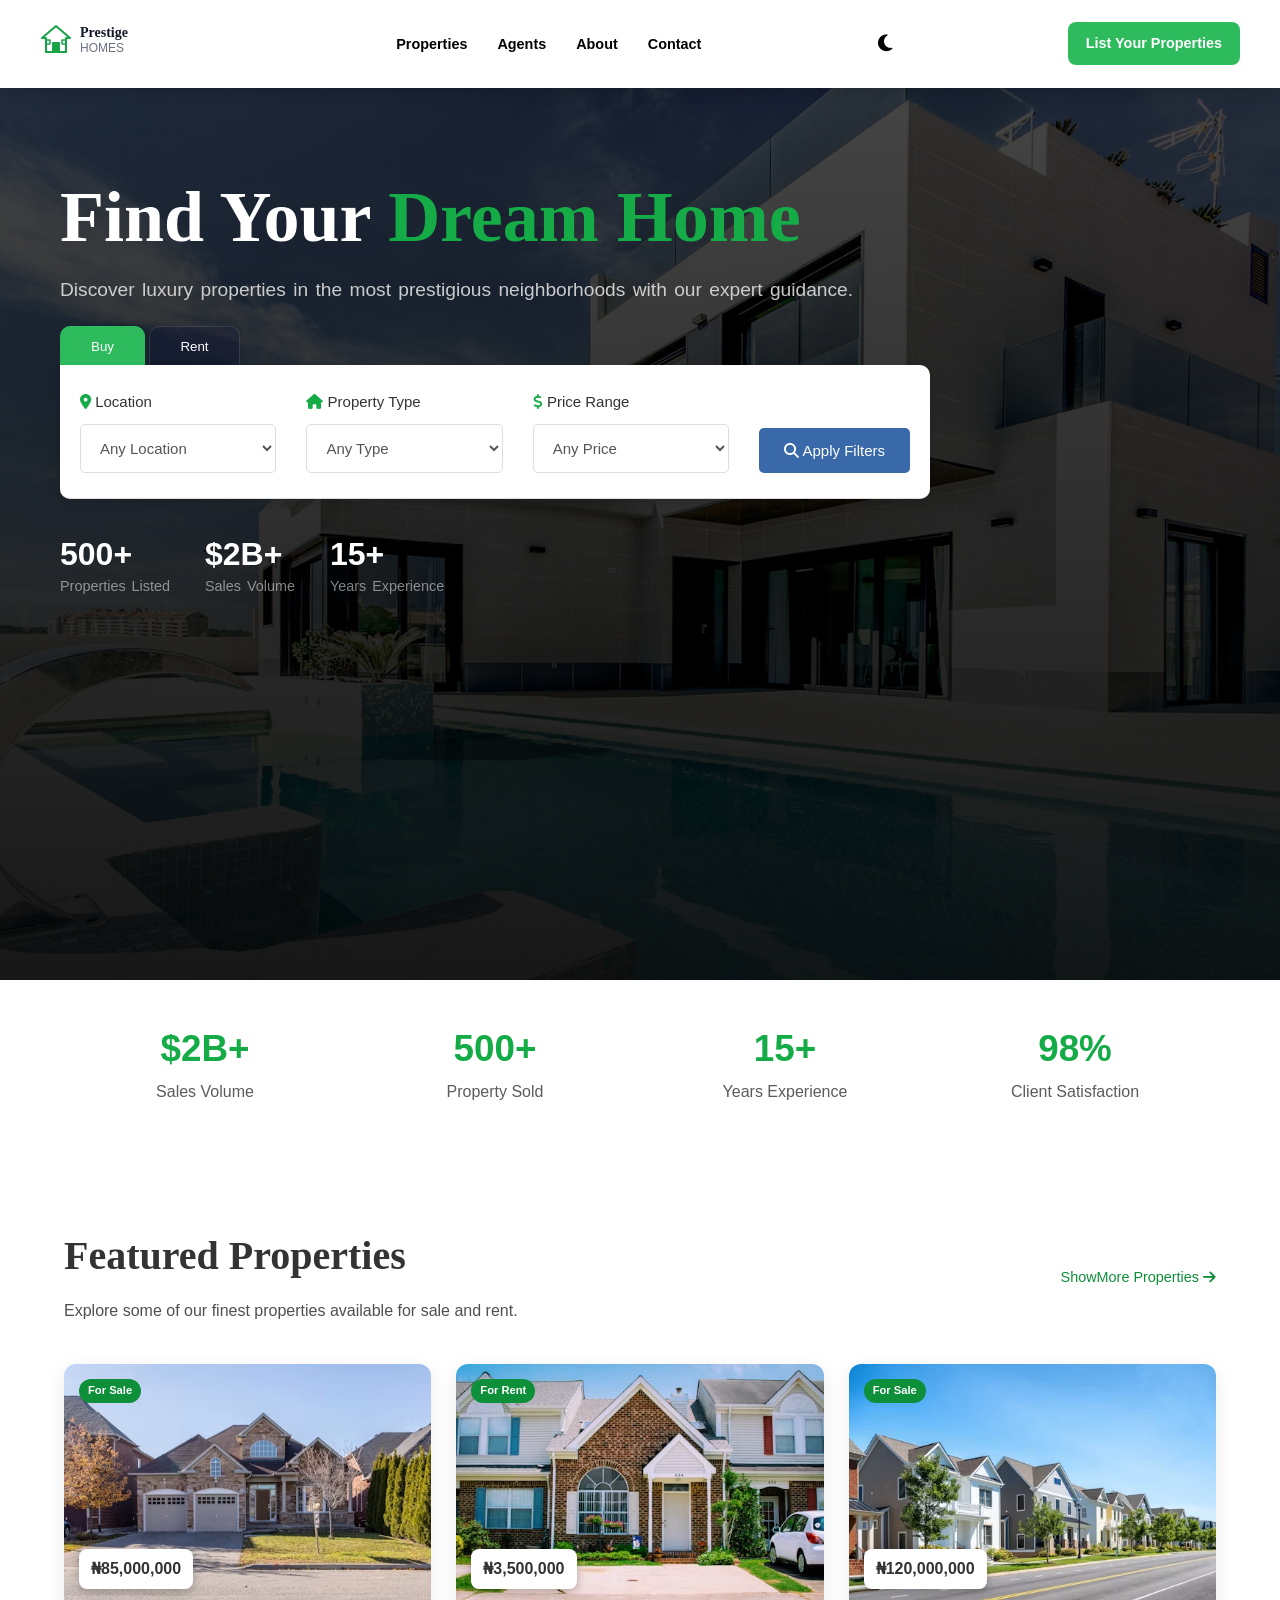
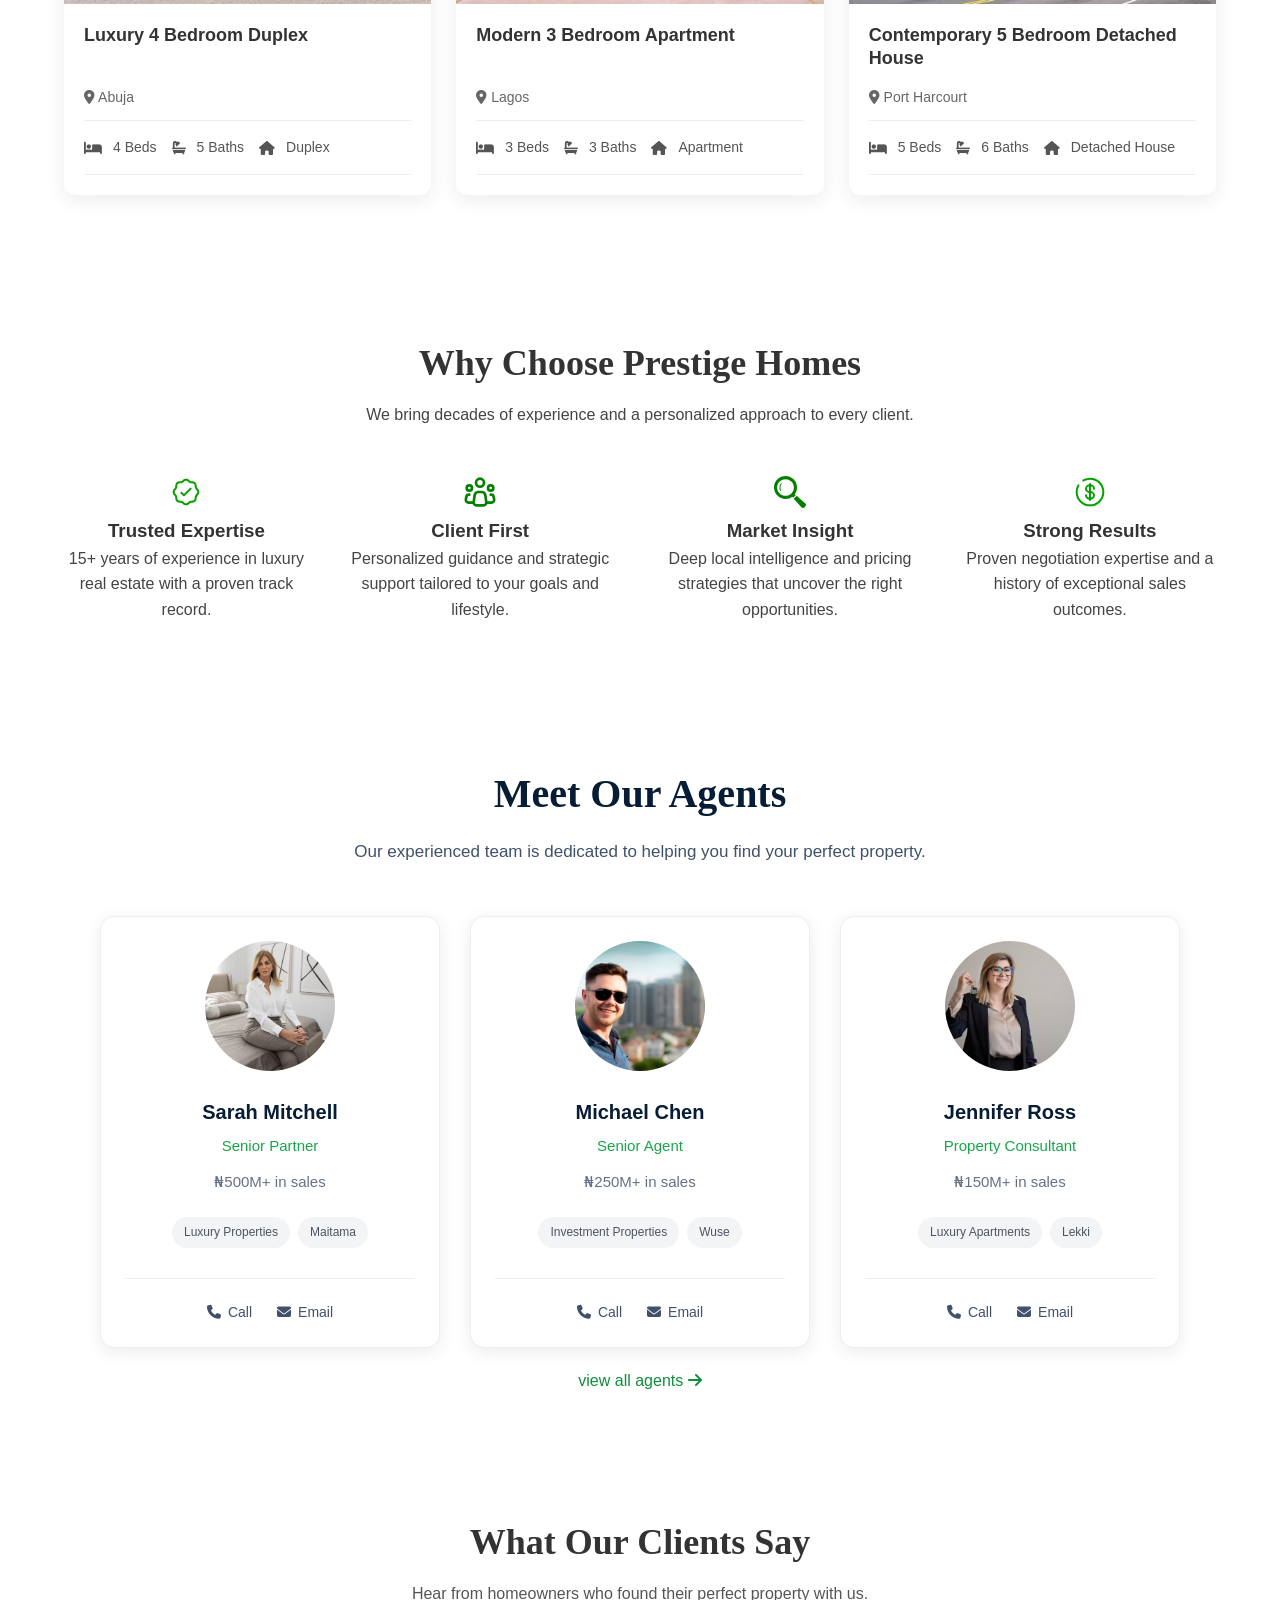
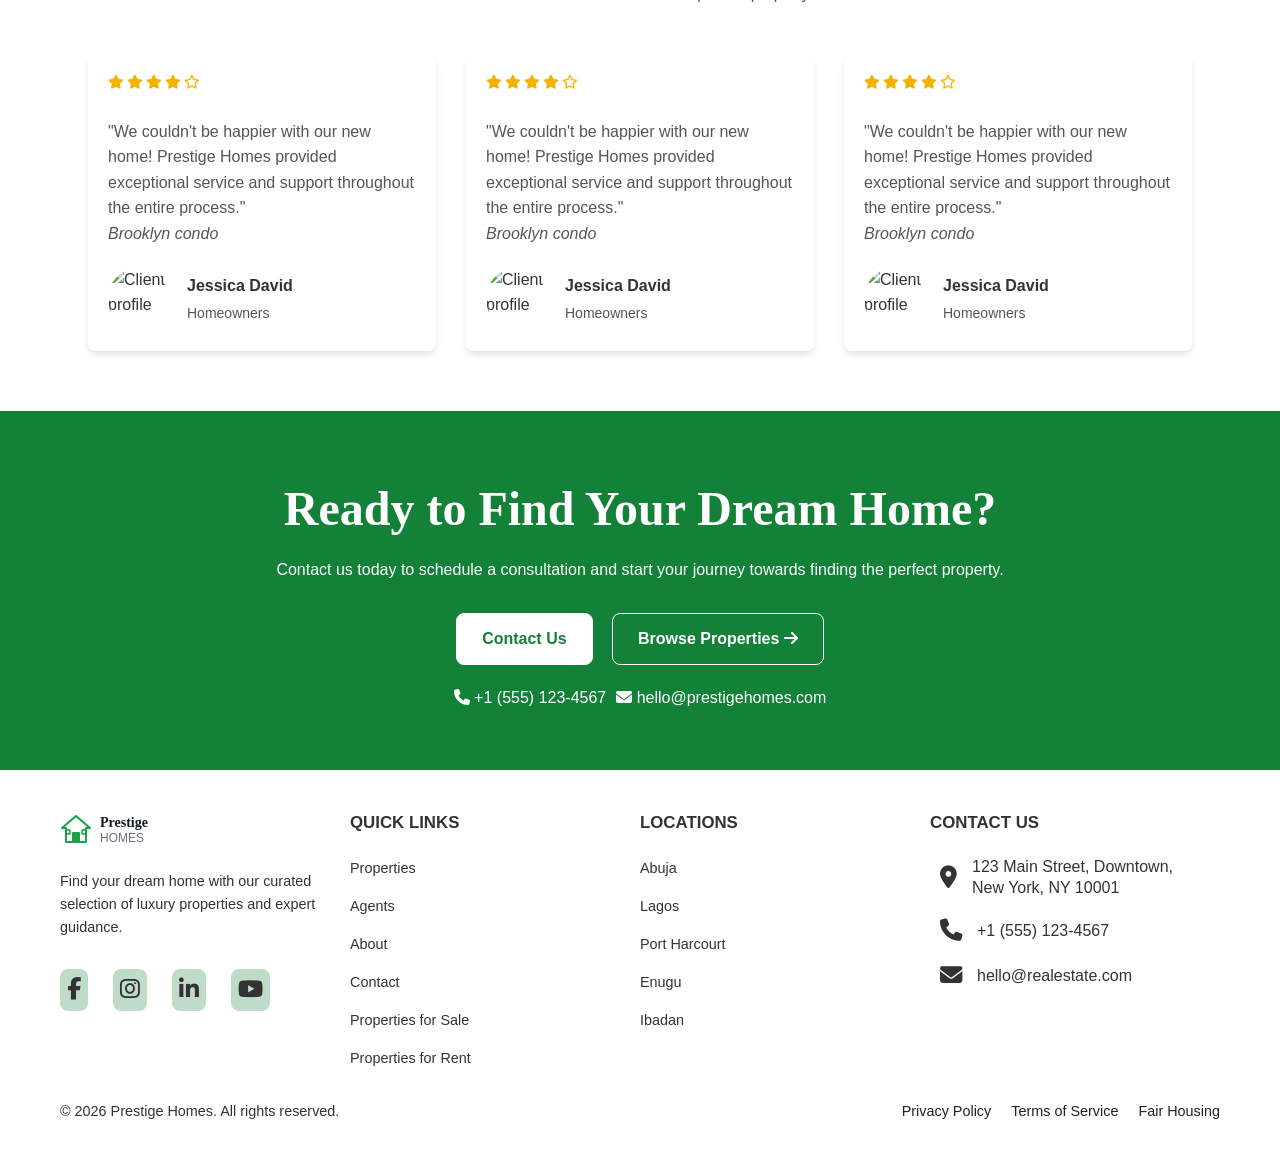
==== commit d258712d: "Updated website" ====
--- a/index.html
+++ b/index.html
@@ -175,7 +175,7 @@
                     href="properties.html?showAll=true"
                     class="show-more-properties"
                 >
-                    Show More <span class="cut-btn">Properties</span>
+                    <span class="cut-show">Show</span>More <span class="cut-btn">Properties</span>
                     <i class="fas fa-arrow-right" id="minimize-i"></i>
                 </a>
 
--- a/styles.css
+++ b/styles.css
@@ -1048,9 +1048,6 @@
 }
 
 @media (max-width: 680px) {
-  .hero-content {
-    padding-left: 25px;
-  }
 
   .hero-content h1{
     line-height: 1;
@@ -1071,7 +1068,7 @@
   }
 
   .whys div {
-    width: 90%;
+    width: 100%;
     padding: 0 60px;
   }
 
@@ -1082,7 +1079,12 @@
   }
 
   .review-card {
+    width: 100%;
+  }
+
+  .featured-properties {
     width: 90%;
+    margin: 0 auto;
   }
 
   .featured-header,
@@ -1096,19 +1098,25 @@
 
 @media (max-width: 580px) {
   .hero {
-    padding: 30px;
-  }
+    height: 90vh;
+  }
+
 
   .hero-content h1 {
     font-size: 2.2rem;
     margin-top: 20px;
-    line-height: 2;
+    line-height: 1;
   }
 
   .hero-content p {
     word-spacing: 0px;
     font-size: 0.9rem;
   }
+
+  .home-filter-container {
+  width: 90%;
+  padding: 25px 20px;
+}
 
   .min-overview h2 {
     font-size: 1.5rem;
@@ -1120,7 +1128,7 @@
     display: grid;
     grid-template-columns: repeat(2, 1fr);
     text-align: center;
-    padding: 40px 30px;
+    padding: 40px auto;
     row-gap: 20px;
   }
 
@@ -1136,8 +1144,7 @@
 
   .featured-properties {
     width: 90%;
-    max-width: 1200px;
-    margin: 40px auto;
+    margin: 0 auto;
   }
 
   .featured-header {
@@ -1165,10 +1172,7 @@
 
   .why h2 {
   font-size: 1.5rem;
-  font-weight: bold;
-  margin-bottom: 10px;
-  font-family: Georgia, 'Times New Roman', Times, serif;
-}
+  }
 
 .why p {
   font-size: 0.9rem;
@@ -1191,7 +1195,7 @@
 
   .whys p {
     font-size: 0.85rem;
-    padding: 0 45px;
+    padding: 0 auto;
   }
 
   .agents-sec {
@@ -1263,9 +1267,9 @@
   font-size: 0.85rem;
 }
 
-.featured-properties {
+/* .featured-properties {
   padding: 35px;
-}
+} */
 
 .featured-properties .properties-grid {
     display: grid;
@@ -1279,6 +1283,24 @@
 }
 
 
+@media (max-width: 420px) {
+.hero {
+  height: 90vh;
+}
+
+.hero-content {
+  width: 90%;
+}
+
+ .home-filter-container {
+  width: 90%;
+  padding: 25px 20px;
+}
+
+.cut-show {
+  display: none;
+}
+}
 
 
 
@@ -1906,6 +1928,7 @@
   .properties-grid {
     display: grid;
     grid-template-columns: 1fr;
+    width: 100%;
 }
 
 .property-image {
@@ -3407,6 +3430,14 @@
 }
 
 @media (max-width: 580px) {
+  .about-story,
+  .mission-section,
+  .values-section,
+  .why-us-section {
+    width: 100%;
+    margin: 0 auto;
+  }
+
   .mission-grid {
         grid-template-columns:
         1fr;
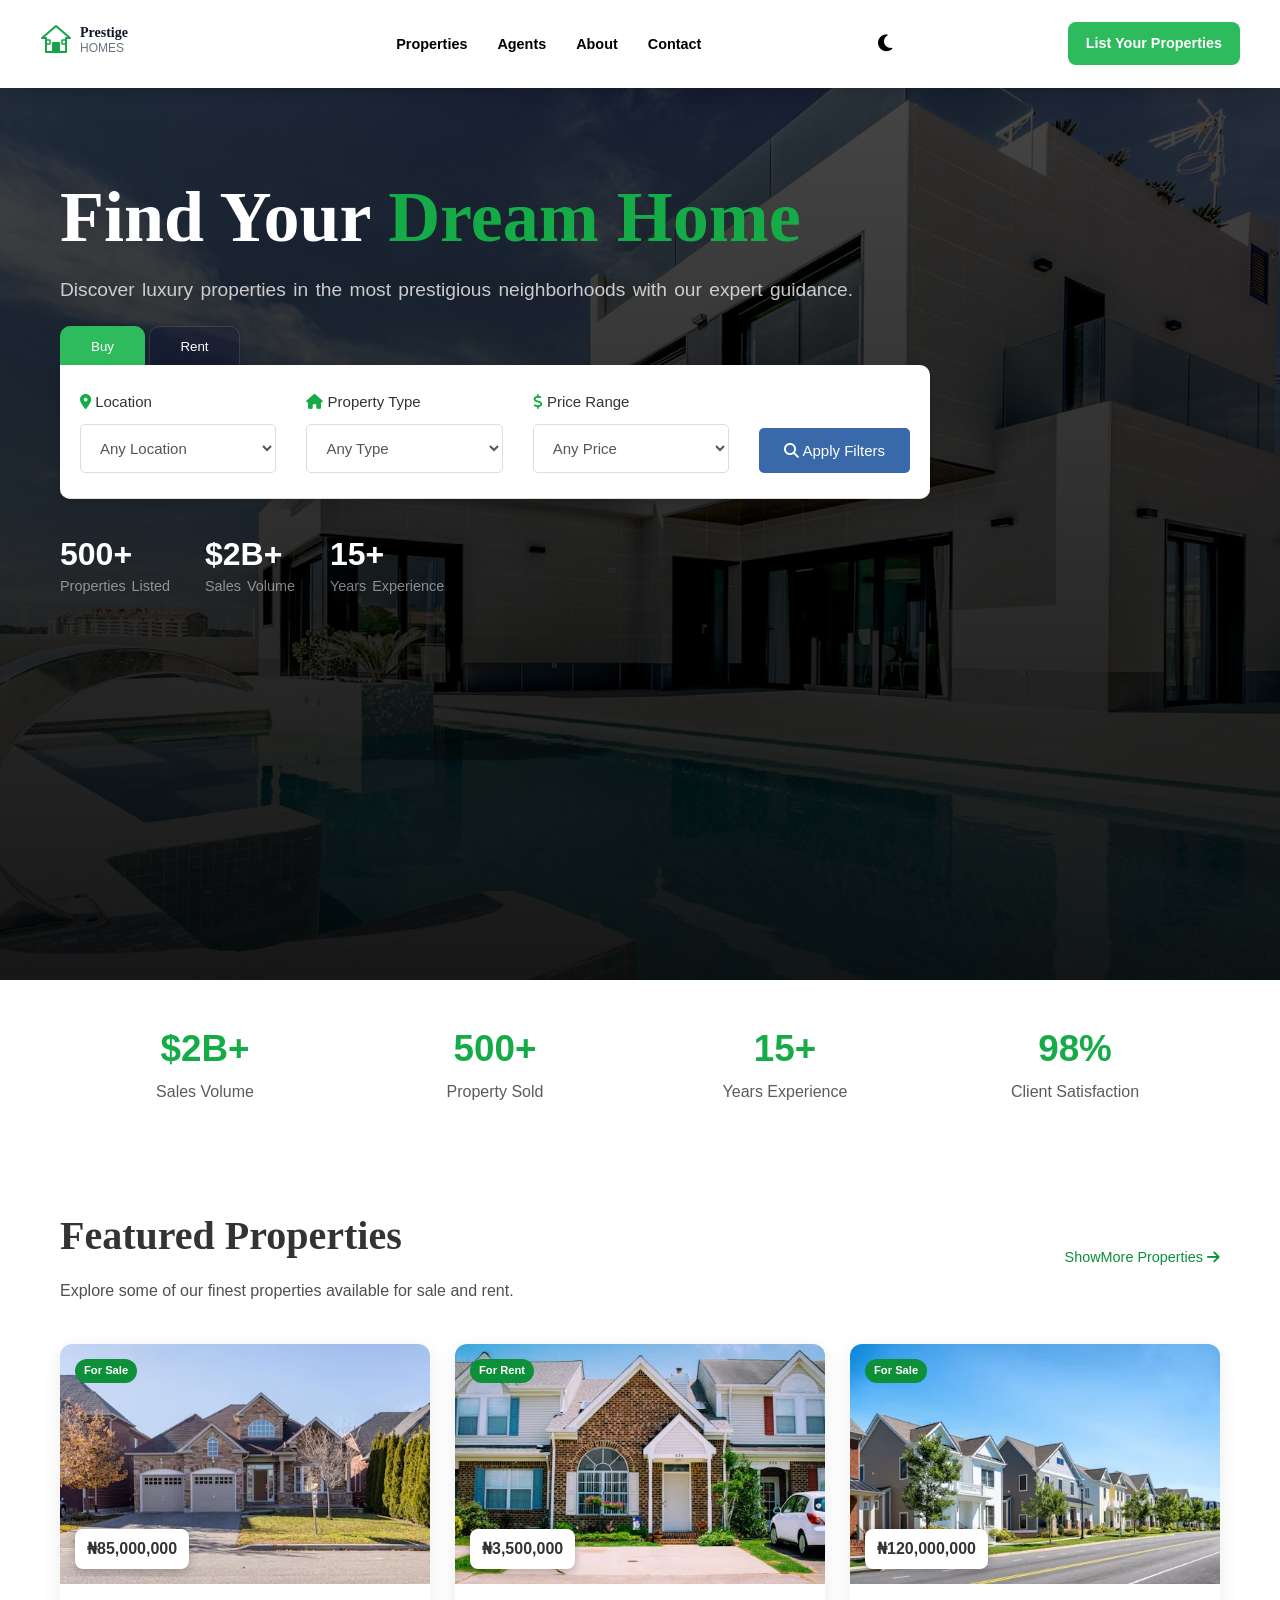
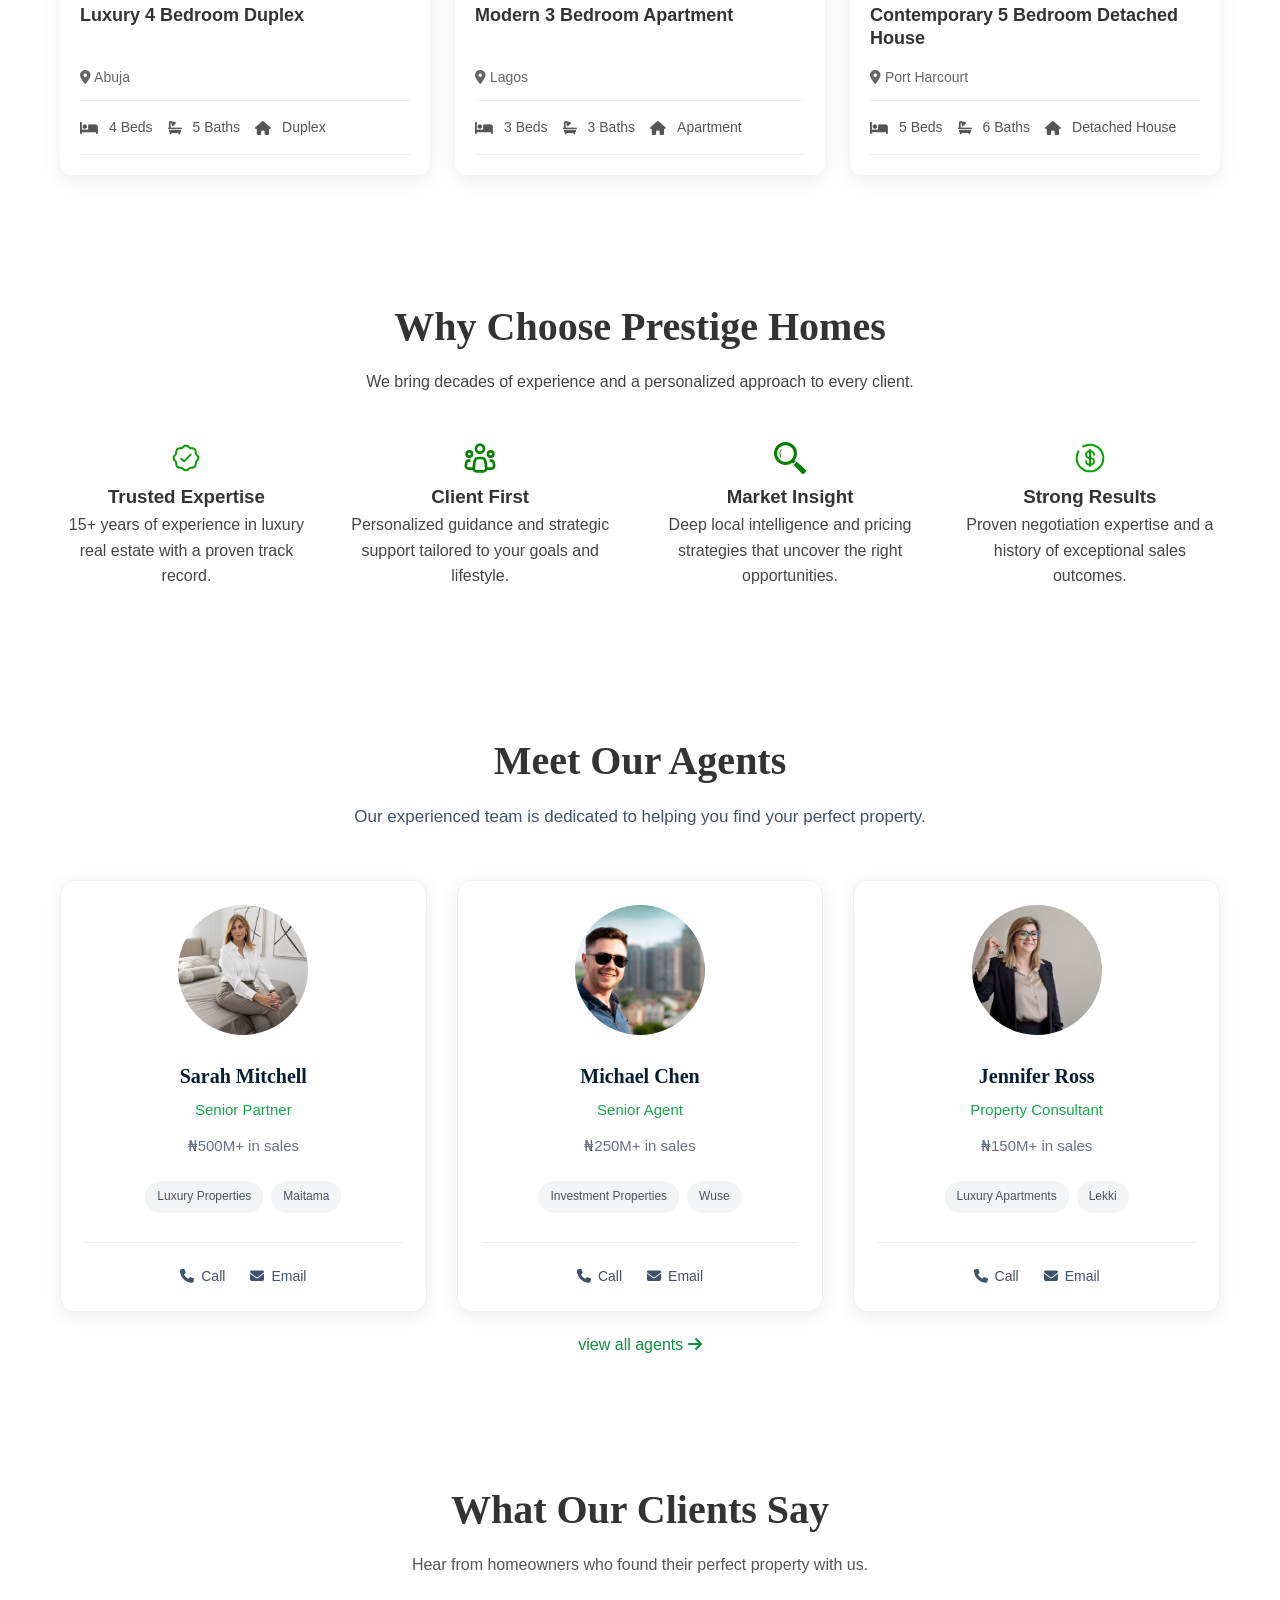
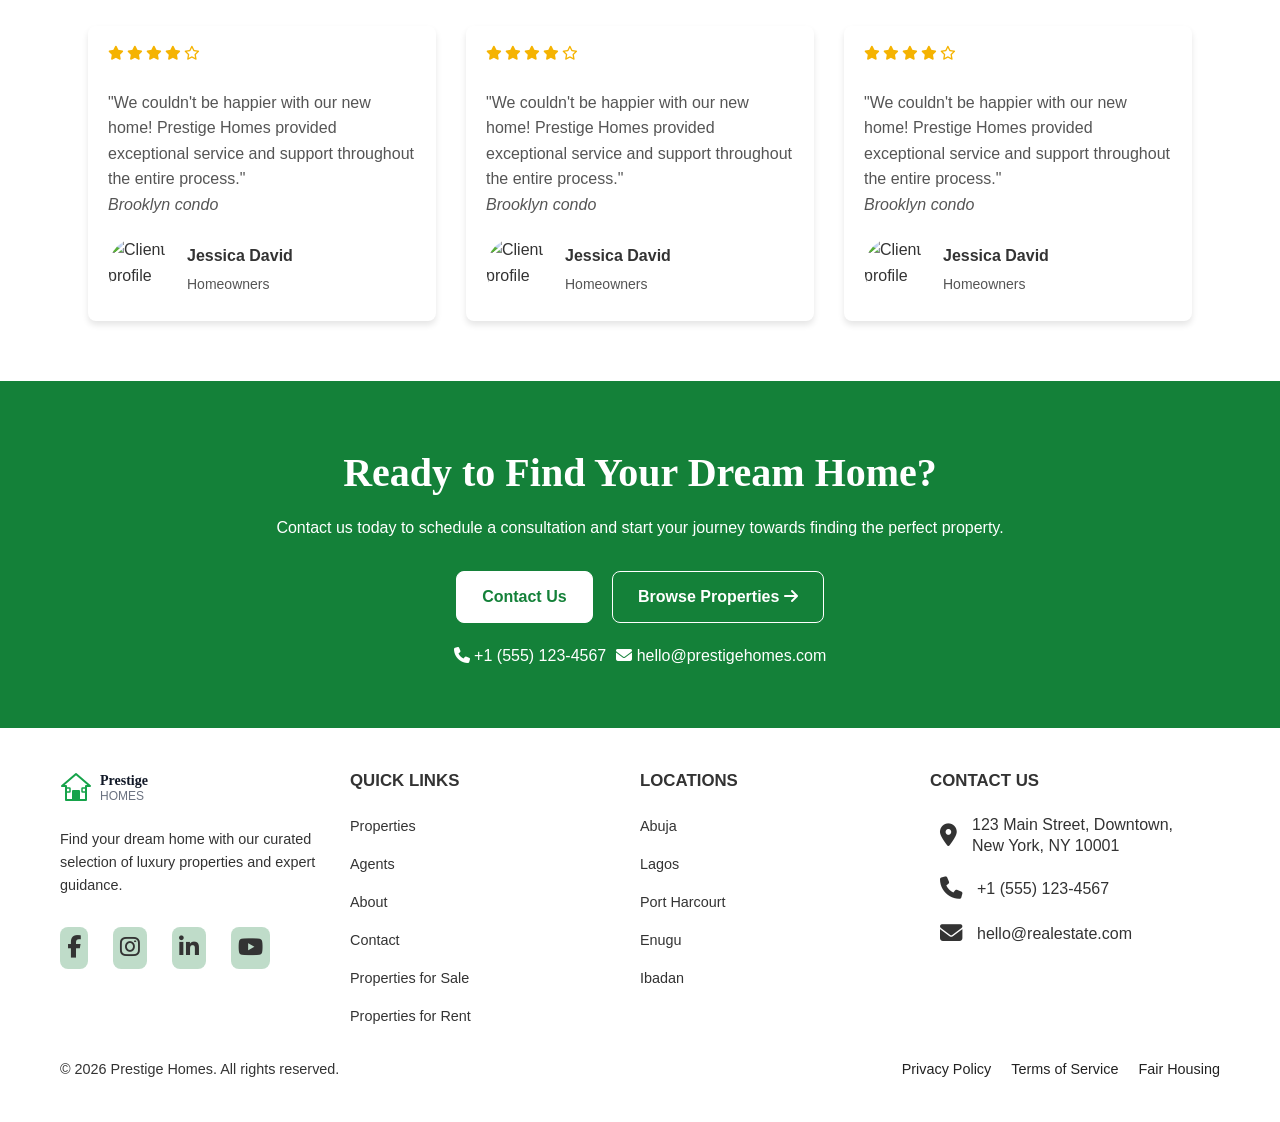
==== commit d4aafcb6: "Updated website" ====
--- a/index.html
+++ b/index.html
@@ -257,7 +257,7 @@
 
         <div class="agents-header">
 
-            <h1>Meet Our Agents</h1>
+            <h2>Meet Our Agents</h2>
 
             <p>
                 Our experienced team is dedicated to helping you find your perfect property.
--- a/styles.css
+++ b/styles.css
@@ -513,8 +513,9 @@
     footer {
   display: flex;
   flex-direction: column;
-  padding: 40px 60px 40px 60px;
+  padding: 40px 30px;
   font-size: 0.9rem;
+  width: 100%;
 }
 
 .foot-one {
@@ -656,9 +657,7 @@
 ================================ */
 
 .featured-properties {
-    width: 90%;
-    max-width: 1200px;
-    margin: 80px auto;
+    padding: 60px;
 }
 
 .featured-header {
@@ -668,7 +667,6 @@
 }
 
 .featured-header h2 {
-    font-size: 36px;
     margin-bottom: 10px;
     font-weight: bold;
     font-family: 'Times New Roman', Times, serif;
@@ -724,7 +722,6 @@
 .why h2 {
   font-size: 2.5rem;
   font-weight: 600;
-  font-size: 36px;
   margin-bottom: 10px;
   font-family: Georgia, 'Times New Roman', Times, serif;
 }
@@ -753,6 +750,13 @@
     padding: 60px;
 }
 
+.agents-sec h2 {
+  font-size: 2.5rem;
+  font-weight: bold;
+  font-family: 'Times New Roman', Times, serif; 
+  margin-bottom: 10px; 
+}
+
 .testimonials {
   text-align: center;
   padding: 60px;
@@ -761,7 +765,6 @@
 .testimonials h2 {
   font-size: 2.5rem;
   font-weight: bold;
-  font-size: 36px;
   margin-bottom: 10px;
   font-family: Georgia, 'Times New Roman', Times, serif;
 }
@@ -838,12 +841,12 @@
 .cta {
   background: #148139;
   color: #fff;
-  padding: 60px 20px;
+  padding: 60px;
   text-align: center;
 }
 
 .cta h2 {
-  font-size: 3rem;
+  font-size: 2.5rem;
   font-weight: bold;
   margin-bottom: 10px;
   font-family: Georgia, 'Times New Roman', Times, serif;
@@ -923,9 +926,7 @@
   }
 
   .featured-properties {
-    width: 90%;
-    max-width: 1200px;
-    margin: 40px auto;
+    padding: 35px;
   }
 
   .featured-header {
@@ -946,10 +947,6 @@
     font-size: 1rem;
 }
 
-  .featured-button-container {
-
-  }
-
   .show-more-properties {
     font-size: 0.85rem;
   }
@@ -960,10 +957,7 @@
 
   .why h2 {
   font-size: 2rem;
-  font-weight: bold;
-  margin-bottom: 10px;
-  font-family: Georgia, 'Times New Roman', Times, serif;
-}
+  } 
 
 .why p {
   font-size: 1rem;
@@ -988,6 +982,10 @@
 
   .agents-sec {
     padding: 35px;
+  }
+
+  .agents-sec h2 {
+    font-size: 2rem;
   }
 
   .testimonials {
@@ -1028,7 +1026,7 @@
 }
 
 .cta {
-  padding: 35px 20px;
+  padding: 35px;
 }
 
 .cta h2 {
@@ -1057,7 +1055,7 @@
     display: grid;
     grid-template-columns: repeat(2, 1fr);
     text-align: center;
-    padding: 40px 30px;
+    padding: 35px;
     row-gap: 20px;
   }
 
@@ -1082,15 +1080,11 @@
     width: 100%;
   }
 
-  .featured-properties {
-    width: 90%;
-    margin: 0 auto;
-  }
+
 
   .featured-header,
   .properties-grid {
     width: 90%;
-    margin: 0 auto;
   }
 }
 
@@ -1118,8 +1112,12 @@
   padding: 25px 20px;
 }
 
+.min-overview {
+  width: 100%;
+}
+
   .min-overview h2 {
-    font-size: 1.5rem;
+    font-size: 1.2rem;
     font-weight: bold;
     margin-bottom: -5px;
   }
@@ -1128,7 +1126,7 @@
     display: grid;
     grid-template-columns: repeat(2, 1fr);
     text-align: center;
-    padding: 40px auto;
+    padding: 30px;
     row-gap: 20px;
   }
 
@@ -1142,10 +1140,6 @@
     font-size: 0.9rem;
   }
 
-  .featured-properties {
-    width: 90%;
-    margin: 0 auto;
-  }
 
   .featured-header {
     display: flex;
@@ -1199,7 +1193,12 @@
   }
 
   .agents-sec {
-    padding: 30px;
+     padding: 30px;
+
+  }
+
+  .agents-sec h2 {
+    font-size: 1.5rem;
   }
 
   .testimonials {
@@ -1251,7 +1250,7 @@
 }
 
 .cta {
-  padding: 35px 30px;
+  padding: 30px;
 }
 
 .cta h2 {
@@ -1267,9 +1266,9 @@
   font-size: 0.85rem;
 }
 
-/* .featured-properties {
-  padding: 35px;
-} */
+.featured-properties {
+  padding: 30px;
+} 
 
 .featured-properties .properties-grid {
     display: grid;
@@ -1280,34 +1279,18 @@
   font-size: 0.9rem;
 }
 
-}
-
-
-@media (max-width: 420px) {
-.hero {
-  height: 90vh;
-}
-
-.hero-content {
-  width: 90%;
-}
-
- .home-filter-container {
-  width: 90%;
-  padding: 25px 20px;
-}
-
 .cut-show {
   display: none;
 }
-}
+
+}
+
 
 
 
 
 /* PROPERTIES PAGE CSS */
 .property-search {
-  width: 100%;
   padding: 40px 60px;
 }
 
@@ -1871,7 +1854,7 @@
 }
 
 .home-filter-container {
-  width: 75%;
+  width: 90%;
  
 }
 
@@ -1888,16 +1871,17 @@
   font-size: 12px;
 }
 
-.property-listings {
-  padding: 40 60px;
-}
-
 .filter-button {
   padding: 12px 22px;
   font-size: 12px;
 }
 
+.property-listings {
+  padding: 35px;
+}
+
 .properties-grid {
+    width: 100%;
     display: grid;
     grid-template-columns: repeat(2, 1fr);
 }
@@ -1918,6 +1902,7 @@
   .featured-header #minimize-i {
     display: none;
   }
+
 }  
 
 
@@ -1925,10 +1910,14 @@
 }
 
 @media (max-width: 580px) {
+  .property-listings {
+    padding: 30px;
+  }
+
   .properties-grid {
     display: grid;
     grid-template-columns: 1fr;
-    width: 100%;
+    
 }
 
 .property-image {
@@ -2339,6 +2328,7 @@
 
   .contact-section {
     gap: 20px;
+    padding: 35px;
   }
 
   .contact-left h1 {
@@ -2370,17 +2360,19 @@
 }
 
 .map-container {
-  padding: 40px 60px;
-  margin-bottom: 20px;
-}
-
-}
+  padding: 30px;
+  margin-bottom: 40px;
+}
+}
+
+
 
 @media (max-width: 580px) {
 
   .contact-section {
     display: flex;
     flex-direction: column;
+    padding: 30px;
   }
 
   .contact-left {
@@ -2430,7 +2422,7 @@
 
 
 .map-container {
-  padding: 60px;
+  padding: 30px;
   margin-bottom: 40px;
 }
 
@@ -2441,7 +2433,6 @@
 
 .agents-section {
     width: 100%;
-    max-width: 1200px;
     margin: 20px auto 0;
     padding: 60px;
 }
@@ -2714,6 +2705,11 @@
 
 
 @media (max-width: 580px) {
+
+  .agents-section {
+    width: 100%;
+    padding: 35px;
+  }
   
     .agents-grid {
         grid-template-columns: 1fr;
@@ -2810,10 +2806,10 @@
 ========================================= */
 
 .about-story {
-    width: 90%;
-    max-width: 1200px;
-
-    margin: 100px auto;
+    width: 100%;
+
+    padding: 60px;
+    margin: auto;
 
     display: grid;
 
@@ -3140,7 +3136,7 @@
 .why-us-section {
     width: 100%;
 
-    padding: 40px 60px;
+    padding: 60px;
 
     display: grid;
 
@@ -3275,7 +3271,7 @@
 .about-story {
   gap: 30px;
   width: 100%;
-  padding: 0 60px ;
+  padding: 60px 35px ;
 }
 
 
@@ -3430,12 +3426,16 @@
 }
 
 @media (max-width: 580px) {
+  .about-hero {
+    margin-bottom: 40px;
+  }
+
   .about-story,
   .mission-section,
   .values-section,
   .why-us-section {
     width: 100%;
-    margin: 0 auto;
+    padding: 40px 30px;
   }
 
   .mission-grid {
@@ -3458,7 +3458,6 @@
     font-size: 2rem;
 }
 
-
 .about-story-content h2 {
   font-size: 1.5rem;
 }
